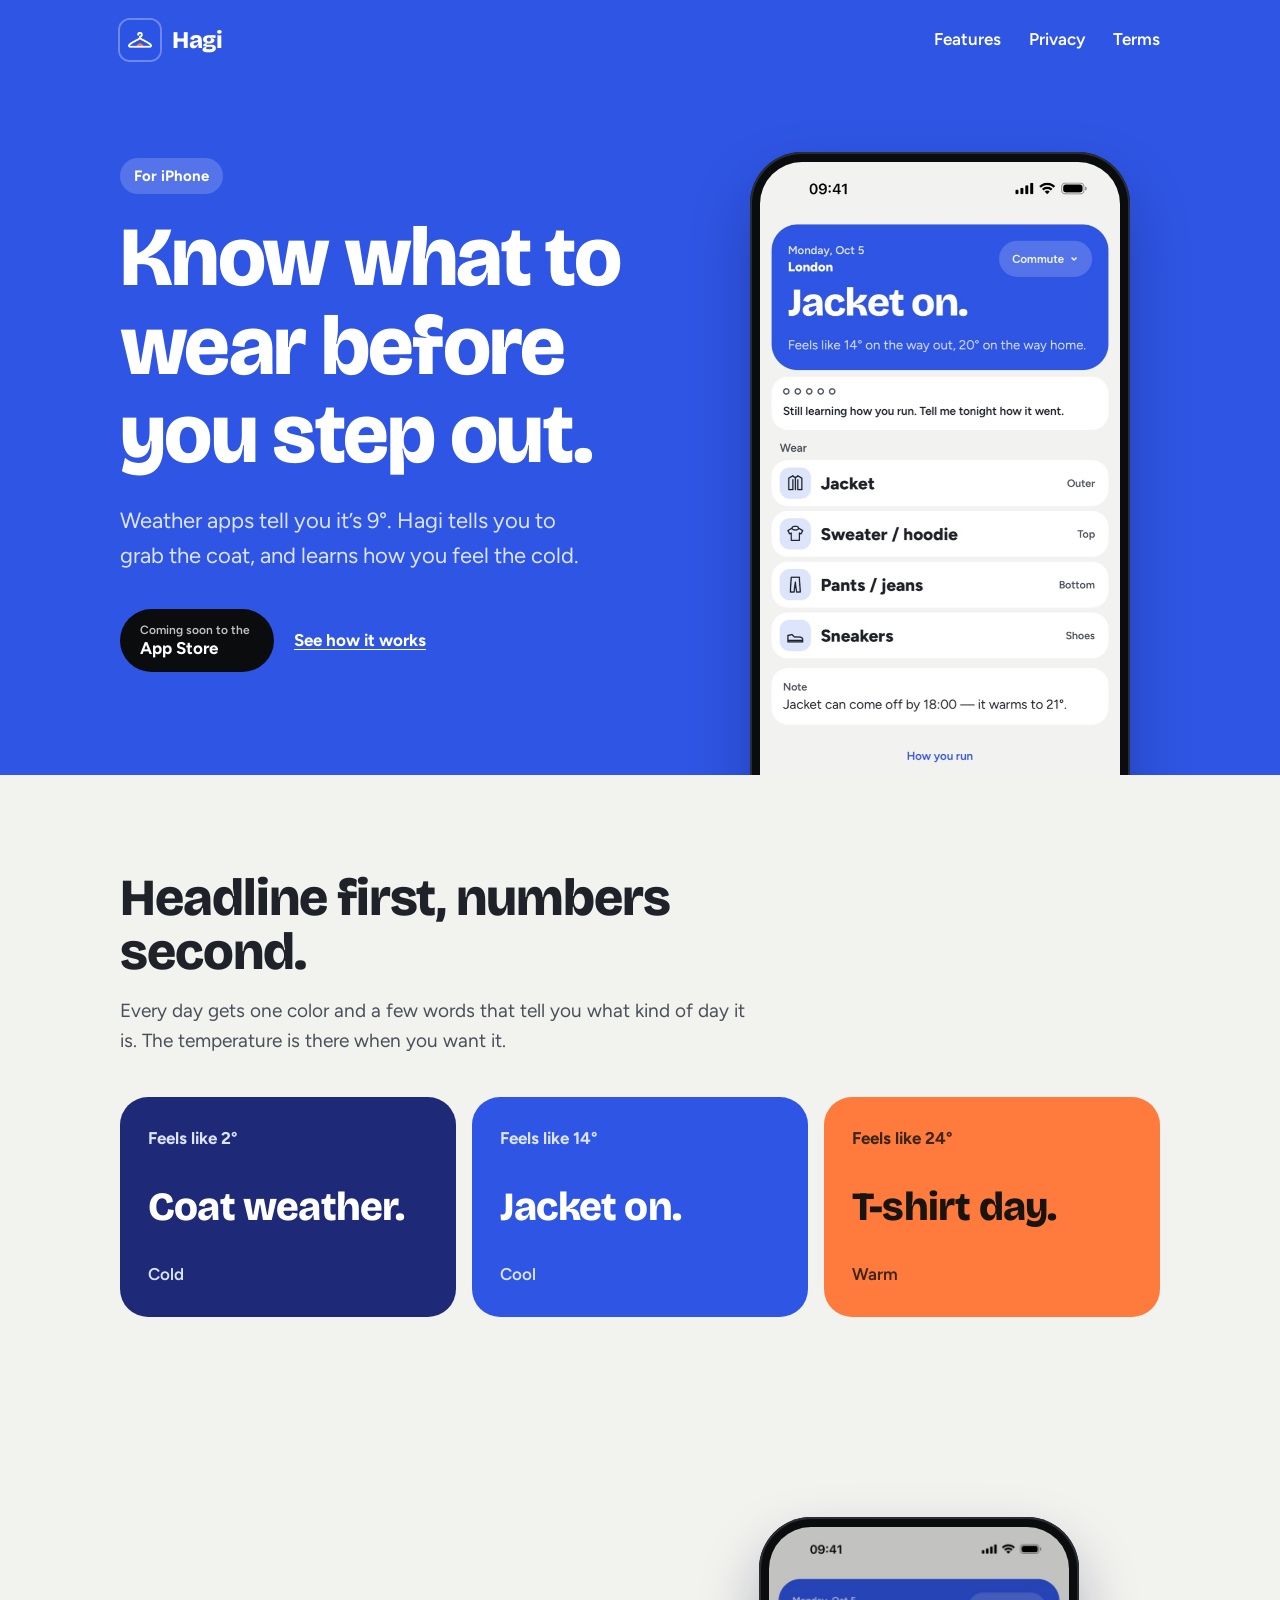
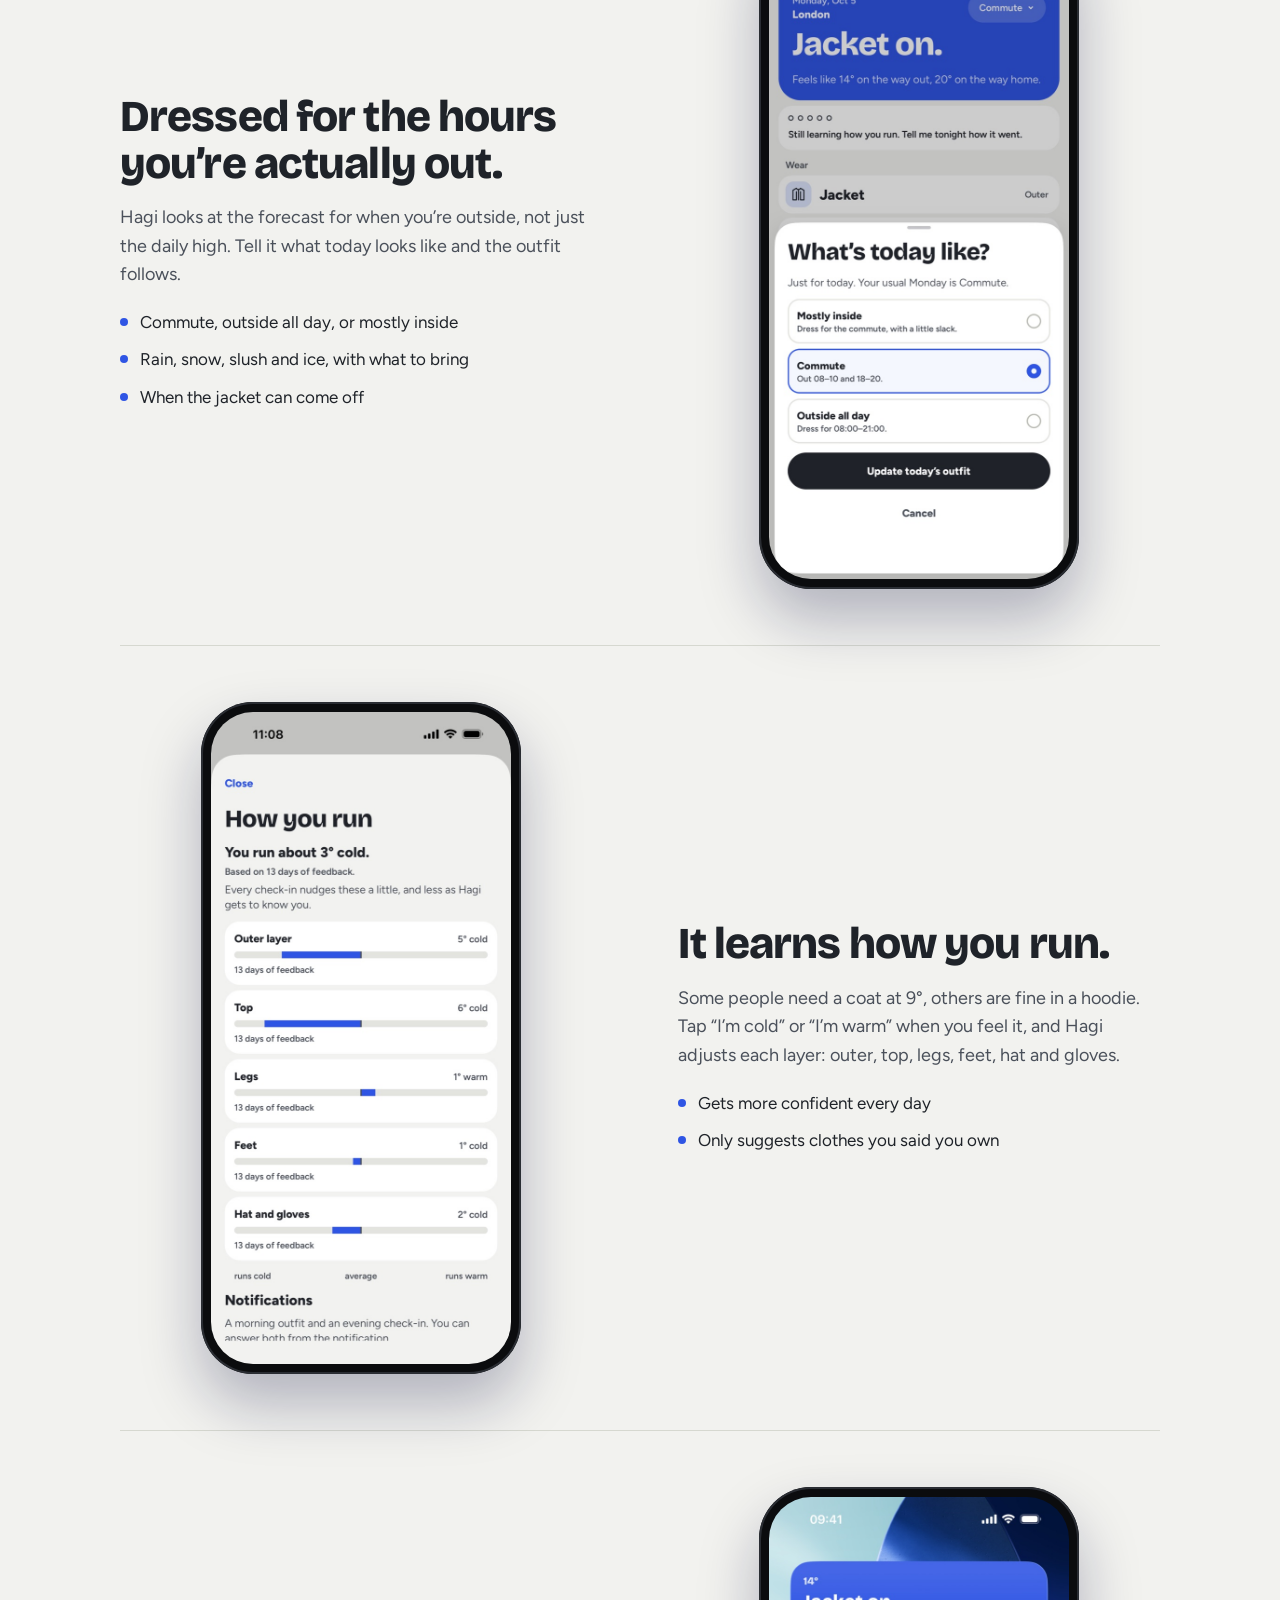
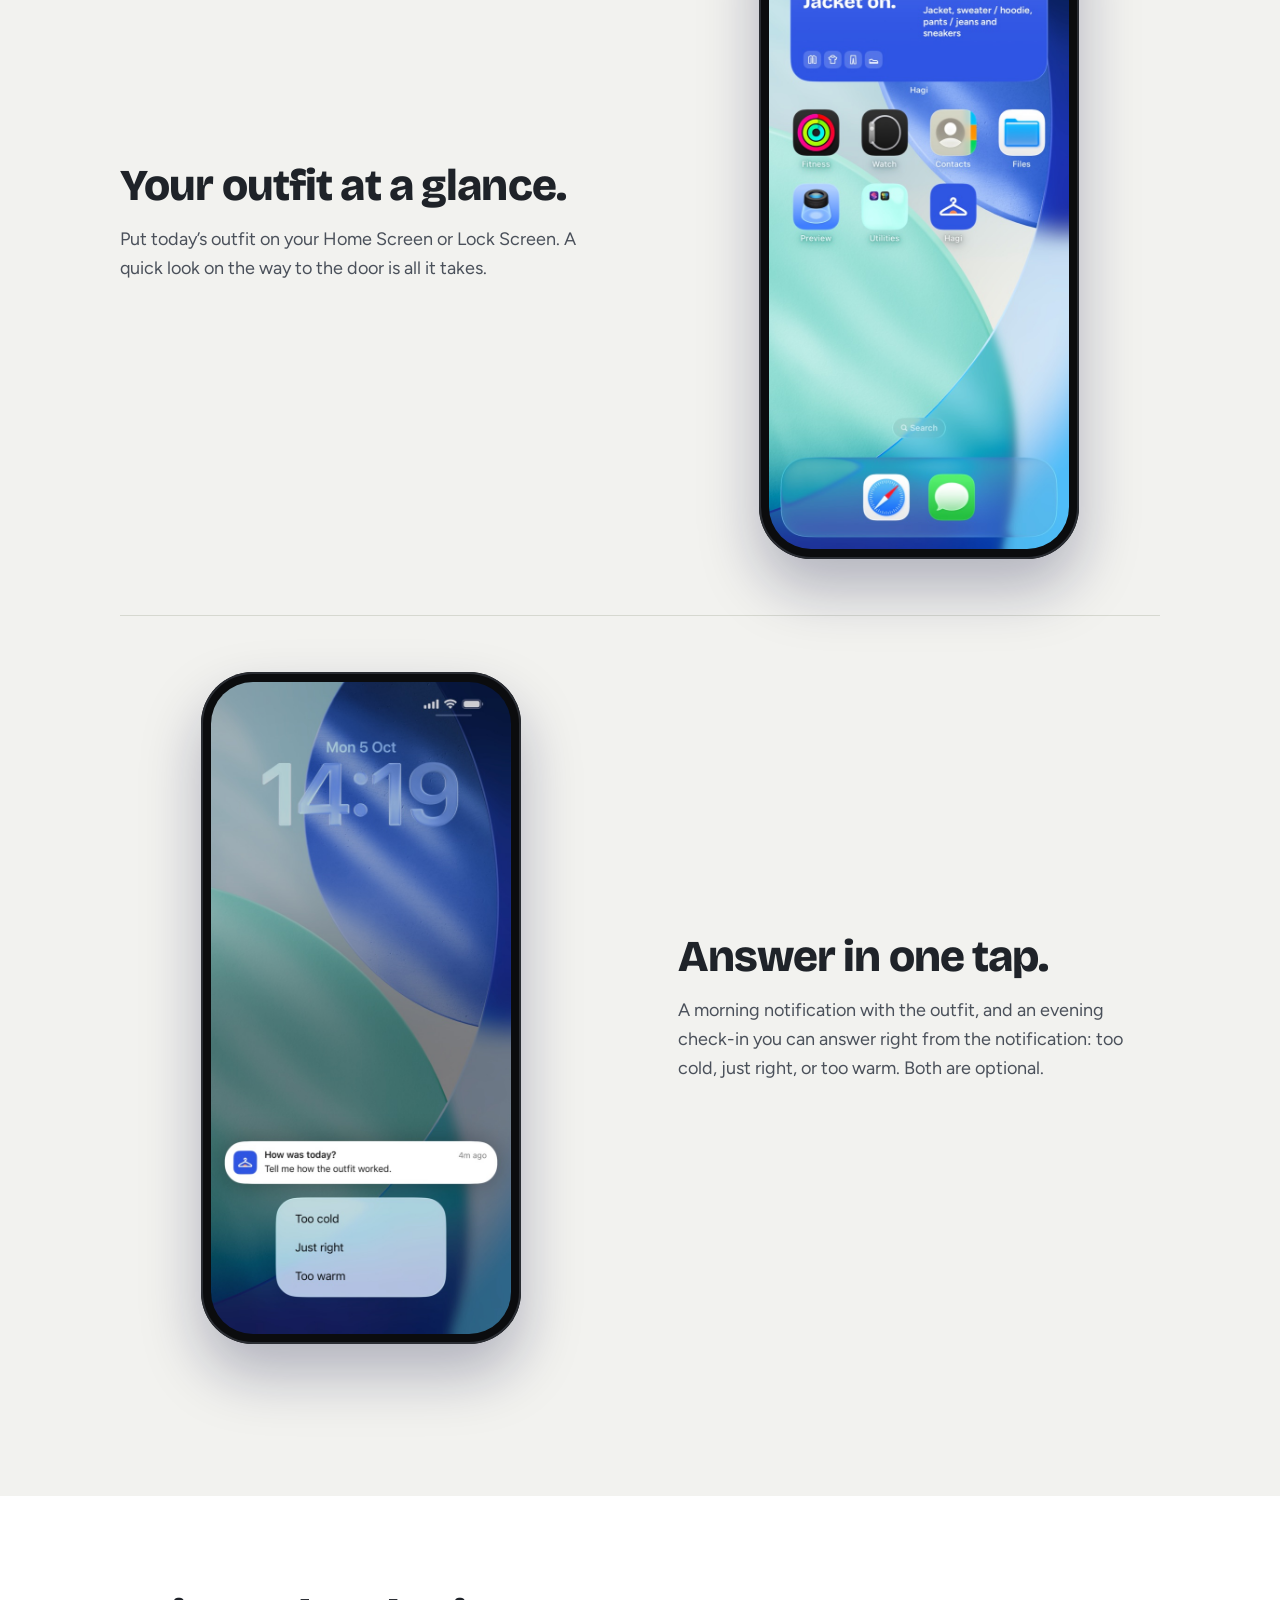
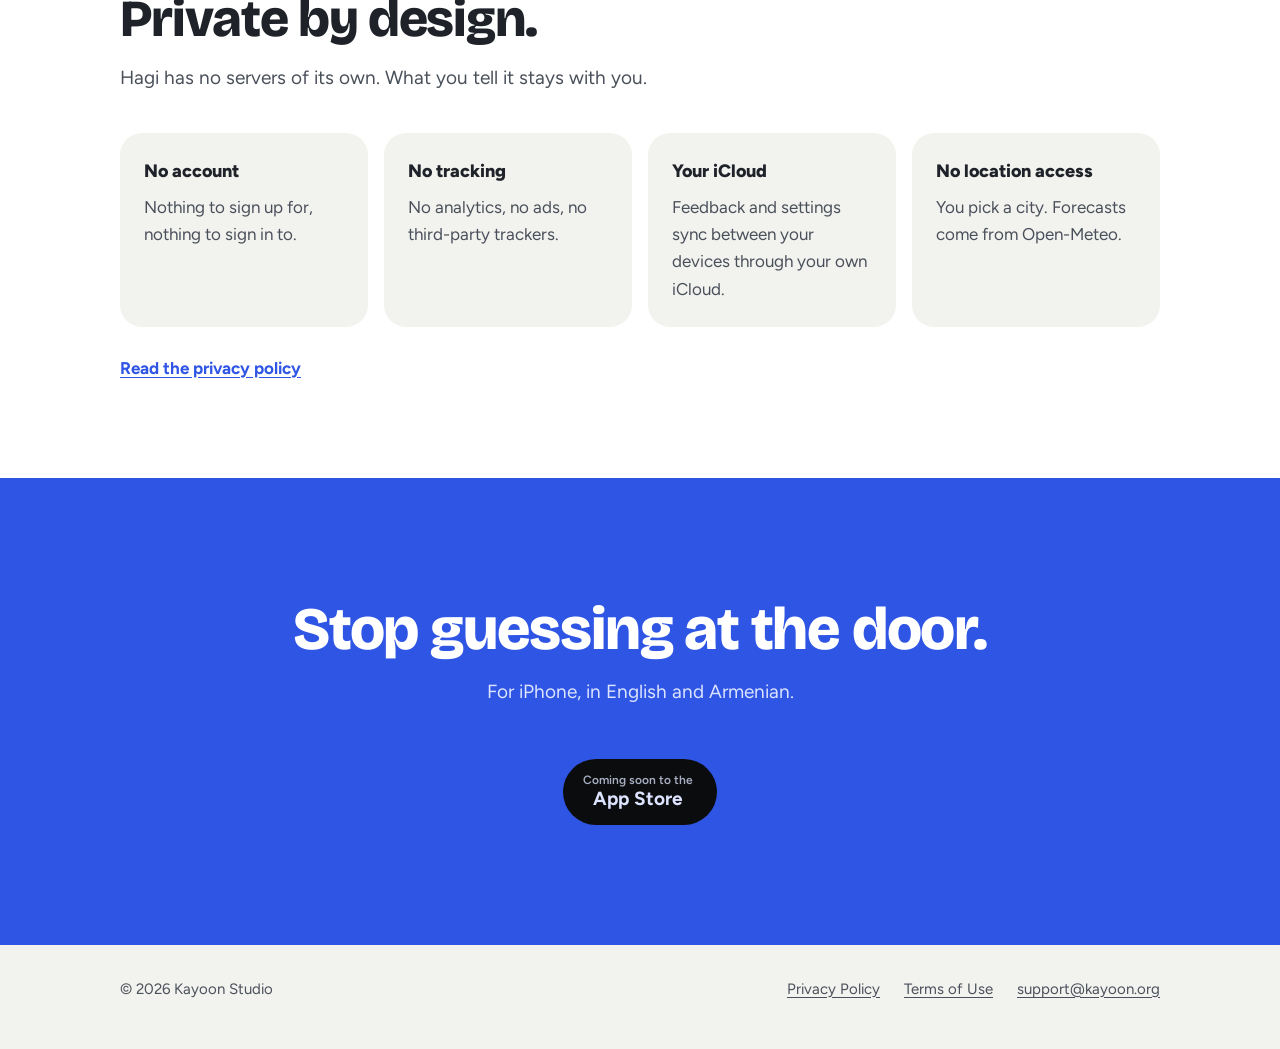
==== index.html @ 6e58103b "Hagi website: landing page, privacy policy, terms Co-Authored-By: Claude Opus 5.5 <noreply@anthropic" ====
<!doctype html>
<html lang="en">
<head>
  <meta charset="utf-8">
  <meta name="viewport" content="width=device-width, initial-scale=1">
  <title>Hagi: What to Wear, from Today’s Weather</title>
  <meta name="description" content="Hagi turns today’s forecast into a simple outfit, learns how you feel the cold, and keeps your data on your devices. For iPhone.">
  <link rel="canonical" href="https://kayoonstudio.github.io/hagi-website/">
  <meta name="theme-color" content="#2F55E4">

  <meta property="og:type" content="website">
  <meta property="og:url" content="https://kayoonstudio.github.io/hagi-website/">
  <meta property="og:title" content="Hagi: What to Wear">
  <meta property="og:description" content="Today’s forecast, turned into an outfit. Hagi learns how you feel the cold.">
  <meta property="og:image" content="https://kayoonstudio.github.io/hagi-website/img/today.jpg">
  <meta property="og:locale" content="en_US">
  <meta name="twitter:card" content="summary_large_image">

  <script type="application/ld+json">
  {
    "@context": "https://schema.org",
    "@type": "MobileApplication",
    "name": "Hagi: What to Wear",
    "operatingSystem": "iOS",
    "applicationCategory": "WeatherApplication",
    "description": "Hagi turns today’s forecast into a simple outfit and learns how you feel the cold.",
    "url": "https://kayoonstudio.github.io/hagi-website/",
    "publisher": { "@type": "Organization", "name": "Kayoon Studio", "email": "support@kayoon.org" }
  }
  </script>

  <link rel="icon" href="img/favicon.png" type="image/png">
  <link rel="apple-touch-icon" href="img/apple-touch-icon.png">
  <link rel="preconnect" href="https://fonts.googleapis.com">
  <link rel="preconnect" href="https://fonts.gstatic.com" crossorigin>
  <link rel="stylesheet" href="https://fonts.googleapis.com/css2?family=Bricolage+Grotesque:opsz,wght@12..96,800&family=Figtree:wght@400;600;700;800&display=swap">
  <link rel="stylesheet" href="style.css">
</head>
<body>
  <a class="skip-link" href="#main">Skip to content</a>

  <div class="on-cobalt">
    <header class="site-header">
      <div class="wrap">
        <a class="brand" href="./" aria-current="page"><img src="img/icon.png" alt="" width="40" height="40">Hagi</a>
        <nav class="site-nav" aria-label="Main">
          <ul>
            <li class="optional"><a href="#features">Features</a></li>
            <li><a href="privacy.html">Privacy</a></li>
            <li><a href="terms.html">Terms</a></li>
          </ul>
        </nav>
      </div>
    </header>

    <section class="hero" aria-labelledby="hero-title">
      <div class="wrap">
        <div class="hero-copy">
          <p class="eyebrow">For iPhone</p>
          <h1 id="hero-title">Know what to wear before you step out.</h1>
          <p class="lead">Weather apps tell you it’s 9°. Hagi tells you to grab the coat, and learns how you feel the cold.</p>
          <div class="cta-row">
            <p class="store-badge"><span><small>Coming soon to the</small>App Store</span></p>
            <a class="text-link" href="#features">See how it works</a>
          </div>
        </div>
        <figure class="phone hero-phone">
          <img src="img/today.jpg" width="1400" height="3042" alt="Hagi’s Today screen for London: “Jacket on.” Feels like 14° on the way out, 20° on the way home. Wear a jacket, a sweater or hoodie, pants and sneakers. The jacket can come off by 18:00.">
        </figure>
      </div>
    </section>
  </div>

  <main id="main">
    <section class="days" aria-labelledby="days-title">
      <div class="wrap">
        <div class="section-head">
          <h2 id="days-title">Headline first, numbers second.</h2>
          <p>Every day gets one color and a few words that tell you what kind of day it is. The temperature is there when you want it.</p>
        </div>
        <ul class="day-cards">
          <li class="day-card cold">
            <span class="temp">Feels like 2°</span>
            <span class="headline">Coat weather.</span>
            <span class="band">Cold</span>
          </li>
          <li class="day-card cool">
            <span class="temp">Feels like 14°</span>
            <span class="headline">Jacket on.</span>
            <span class="band">Cool</span>
          </li>
          <li class="day-card warm">
            <span class="temp">Feels like 24°</span>
            <span class="headline">T-shirt day.</span>
            <span class="band">Warm</span>
          </li>
        </ul>
      </div>
    </section>

    <div id="features" class="features">
      <div class="wrap">
        <section class="feature" aria-labelledby="f-hours">
          <div class="feature-copy">
            <h2 id="f-hours">Dressed for the hours you’re actually out.</h2>
            <p>Hagi looks at the forecast for when you’re outside, not just the daily high. Tell it what today looks like and the outfit follows.</p>
            <ul>
              <li>Commute, outside all day, or mostly inside</li>
              <li>Rain, snow, slush and ice, with what to bring</li>
              <li>When the jacket can come off</li>
            </ul>
          </div>
          <div class="feature-media">
            <figure class="phone"><img src="img/context.jpg" width="1400" height="3042" loading="lazy" alt="The “What’s today like?” sheet: Mostly inside, Commute (out 08–10 and 18–20, selected), or Outside all day."></figure>
          </div>
        </section>

        <section class="feature" aria-labelledby="f-learns">
          <div class="feature-copy">
            <h2 id="f-learns">It learns how you run.</h2>
            <p>Some people need a coat at 9°, others are fine in a hoodie. Tap “I’m cold” or “I’m warm” when you feel it, and Hagi adjusts each layer: outer, top, legs, feet, hat and gloves.</p>
            <ul>
              <li>Gets more confident every day</li>
              <li>Only suggests clothes you said you own</li>
            </ul>
          </div>
          <div class="feature-media">
            <figure class="phone"><img src="img/how-you-run.jpg" width="1400" height="3042" loading="lazy" alt="How you run: “You run about 3° cold,” based on 13 days of feedback, with an offset for each layer."></figure>
          </div>
        </section>

        <section class="feature" aria-labelledby="f-glance">
          <div class="feature-copy">
            <h2 id="f-glance">Your outfit at a glance.</h2>
            <p>Put today’s outfit on your Home Screen or Lock Screen. A quick look on the way to the door is all it takes.</p>
          </div>
          <div class="feature-media">
            <figure class="phone"><img src="img/home-widget.jpg" width="1400" height="3042" loading="lazy" alt="An iPhone Home Screen with Hagi’s medium widget: 14°, “Jacket on.”, jacket, sweater or hoodie, pants and sneakers."></figure>
          </div>
        </section>

        <section class="feature" aria-labelledby="f-checkin">
          <div class="feature-copy">
            <h2 id="f-checkin">Answer in one tap.</h2>
            <p>A morning notification with the outfit, and an evening check-in you can answer right from the notification: too cold, just right, or too warm. Both are optional.</p>
          </div>
          <div class="feature-media">
            <figure class="phone"><img src="img/notification.jpg" width="1400" height="3042" loading="lazy" alt="A Lock Screen notification from Hagi, “How was today?”, with the answers Too cold, Just right and Too warm."></figure>
          </div>
        </section>
      </div>
    </div>

    <section class="private" aria-labelledby="private-title">
      <div class="wrap">
        <div class="section-head">
          <h2 id="private-title">Private by design.</h2>
          <p>Hagi has no servers of its own. What you tell it stays with you.</p>
        </div>
        <dl class="promises">
          <div class="promise"><dt>No account</dt><dd>Nothing to sign up for, nothing to sign in to.</dd></div>
          <div class="promise"><dt>No tracking</dt><dd>No analytics, no ads, no third-party trackers.</dd></div>
          <div class="promise"><dt>Your iCloud</dt><dd>Feedback and settings sync between your devices through your own iCloud.</dd></div>
          <div class="promise"><dt>No location access</dt><dd>You pick a city. Forecasts come from Open-Meteo.</dd></div>
        </dl>
        <p class="more"><a href="privacy.html">Read the privacy policy</a></p>
      </div>
    </section>

    <section class="closing on-cobalt" aria-labelledby="closing-title">
      <div class="wrap">
        <h2 id="closing-title">Stop guessing at the door.</h2>
        <p>For iPhone, in English and Armenian.</p>
        <div class="cta-row">
          <p class="store-badge"><span><small>Coming soon to the</small>App Store</span></p>
        </div>
      </div>
    </section>
  </main>

  <footer class="site-footer">
    <div class="wrap">
      <p>© 2026 Kayoon Studio</p>
      <nav aria-label="Footer">
        <ul>
          <li><a href="privacy.html">Privacy Policy</a></li>
          <li><a href="terms.html">Terms of Use</a></li>
          <li><a href="mailto:support@kayoon.org">support@kayoon.org</a></li>
        </ul>
      </nav>
    </div>
  </footer>
</body>
</html>
---- style.css ----
/* Hagi website. Colors and type follow the app's BRANDING.md: white cards on light gray, one temperature
   color per day (frost, cobalt, tangerine), Bricolage Grotesque for headlines, Figtree for everything else. */

:root {
  --screen: #F2F2EF;
  --card: #FFFFFF;
  --chip: #E4E4DF;
  --text: #1F2329;
  --label: #4A505A;
  --accent: #2F55E4;
  --outline: #D6D8D0;

  --frost: #1E2A78;
  --cobalt: #2F55E4;
  --tangerine: #FF7A3D;
  --on-day: #FFFFFF;
  --on-day-muted: #DCE4FF;
  --on-warm: #1A1410;
  --on-warm-muted: #3D2516;

  --display: 'Bricolage Grotesque', system-ui, sans-serif;
  --body: 'Figtree', system-ui, sans-serif;
  --radius: 28px;
  --max: 1120px;
  --gutter: clamp(16px, 4vw, 40px);
  color-scheme: light dark;
}

@media (prefers-color-scheme: dark) {
  :root {
    --screen: #0F1114;
    --card: #1B1E23;
    --chip: #2A2E35;
    --text: #F2F3F5;
    --label: #A3A8B2;
    --accent: #8FA6F3;
    --outline: #2E3239;
    --frost: #2B3BA0;
  }
}

*, *::before, *::after { box-sizing: border-box; }

html { -webkit-font-smoothing: antialiased; scroll-behavior: smooth; }
@media (prefers-reduced-motion: reduce) { html { scroll-behavior: auto; } }

body {
  margin: 0;
  background: var(--screen);
  color: var(--text);
  font-family: var(--body);
  font-size: 1.0625rem;
  line-height: 1.6;
}

img { display: block; max-width: 100%; height: auto; }
a { color: var(--accent); text-underline-offset: 0.18em; }
:focus-visible { outline: 3px solid var(--accent); outline-offset: 3px; border-radius: 6px; }

h1, h2, h3 { font-family: var(--display); font-weight: 800; letter-spacing: -0.02em; line-height: 1.05; margin: 0; }
p { margin: 0; }

.wrap { max-width: var(--max); margin: 0 auto; padding: 0 var(--gutter); }

.skip-link { position: absolute; left: -999px; top: 8px; z-index: 10; padding: 10px 16px; border-radius: 999px; background: var(--card); color: var(--text); }
.skip-link:focus { left: 8px; }

/* ─── Header ─────────────────────────────── */

.site-header { padding: 20px 0; }
.site-header .wrap { display: flex; align-items: center; justify-content: space-between; gap: 16px; }

.brand { display: inline-flex; align-items: center; gap: 12px; color: inherit; text-decoration: none; font-family: var(--display); font-weight: 800; font-size: 1.5rem; letter-spacing: -0.02em; }
.brand img { width: 40px; height: 40px; border-radius: 10px; }
.on-cobalt .brand img { box-shadow: 0 0 0 2px rgba(255, 255, 255, 0.3); }

.site-nav ul { display: flex; gap: clamp(12px, 3vw, 28px); margin: 0; padding: 0; list-style: none; }
.site-nav a { color: inherit; text-decoration: none; font-weight: 600; }
.site-nav a:hover, .site-nav a[aria-current="page"] { text-decoration: underline; text-decoration-thickness: 2px; }

/* The home page header sits on the cobalt hero. */
.on-cobalt { background: var(--cobalt); color: var(--on-day); }
.on-cobalt :focus-visible { outline-color: var(--on-day); }

/* ─── Hero ───────────────────────────────── */

.hero { padding: clamp(24px, 6vw, 72px) 0 0; overflow: hidden; }
.hero .wrap { display: grid; grid-template-columns: 1.1fr 0.9fr; gap: clamp(24px, 5vw, 64px); align-items: end; }

.hero-copy { padding-bottom: clamp(32px, 8vw, 112px); }
.eyebrow { display: inline-block; margin-bottom: 20px; padding: 6px 14px; border-radius: 999px; background: rgba(255, 255, 255, 0.18); font-weight: 700; font-size: 0.9375rem; }
.hero h1 { font-size: clamp(2.75rem, 7vw, 5.25rem); }
.hero .lead { margin-top: 24px; max-width: 34ch; font-size: clamp(1.125rem, 2vw, 1.375rem); color: var(--on-day-muted); }

.cta-row { display: flex; flex-wrap: wrap; align-items: center; gap: 12px 20px; margin-top: 36px; }
.store-badge { display: inline-flex; align-items: center; gap: 12px; padding: 14px 24px 14px 20px; border-radius: 999px; background: #0B0C0E; color: #FFFFFF; font-weight: 700; text-decoration: none; }
.store-badge svg { width: 22px; height: 22px; flex: none; }
.store-badge small { display: block; font-weight: 600; font-size: 0.75rem; opacity: 0.75; line-height: 1.2; }
.store-badge span { line-height: 1.2; }
.text-link { color: inherit; font-weight: 700; }

/* A phone: a dark bezel around a real simulator capture. */
.phone { margin: 0; padding: 10px; border-radius: 52px; background: #0B0C0E; box-shadow: 0 30px 60px rgba(10, 16, 60, 0.28), inset 0 0 0 2px #2A2D33; }
.phone img { border-radius: 42px; width: 100%; }

.hero-phone { justify-self: center; width: min(100%, 380px); margin-bottom: -180px; border-bottom-left-radius: 0; border-bottom-right-radius: 0; }

/* ─── Day colors ─────────────────────────── */

.days { padding: clamp(56px, 8vw, 96px) 0; }
.section-head { max-width: 40rem; }
.section-head h2 { font-size: clamp(2rem, 4.5vw, 3.25rem); }
.section-head p { margin-top: 16px; color: var(--label); font-size: 1.1875rem; }

.day-cards { display: grid; grid-template-columns: repeat(3, 1fr); gap: 16px; margin: 40px 0 0; padding: 0; list-style: none; }
.day-card { display: flex; flex-direction: column; justify-content: space-between; min-height: 220px; padding: 28px; border-radius: var(--radius); color: var(--on-day); }
.day-card .temp { font-weight: 700; color: var(--on-day-muted); }
.day-card .headline { font-family: var(--display); font-weight: 800; font-size: clamp(1.875rem, 3.4vw, 2.5rem); line-height: 1.05; letter-spacing: -0.02em; }
.day-card .band { font-weight: 600; color: var(--on-day-muted); }
.day-card.cold { background: var(--frost); }
.day-card.cool { background: var(--cobalt); }
.day-card.warm { background: var(--tangerine); color: var(--on-warm); }
.day-card.warm .temp, .day-card.warm .band { color: var(--on-warm-muted); }

/* ─── Feature rows ───────────────────────── */

.features { padding: clamp(24px, 4vw, 48px) 0 clamp(56px, 8vw, 96px); }
.feature { display: grid; grid-template-columns: 1fr 1fr; gap: clamp(24px, 6vw, 96px); align-items: center; padding: clamp(32px, 5vw, 56px) 0; }
.feature + .feature { border-top: 1px solid var(--outline); }
.feature:nth-child(even) .feature-media { order: -1; }
.feature-media { display: flex; justify-content: center; }
.feature-media .phone { width: min(100%, 320px); }
.feature-copy h2 { font-size: clamp(1.875rem, 3.6vw, 2.75rem); }
.feature-copy p { margin-top: 16px; color: var(--label); font-size: 1.125rem; max-width: 34rem; }
.feature-copy ul { margin: 20px 0 0; padding: 0; list-style: none; display: grid; gap: 10px; }
.feature-copy li { display: flex; gap: 12px; align-items: baseline; }
.feature-copy li::before { content: ''; flex: none; width: 8px; height: 8px; border-radius: 50%; background: var(--accent); transform: translateY(-2px); }

/* ─── Privacy band ───────────────────────── */

.private { padding: clamp(56px, 8vw, 96px) 0; background: var(--card); }
.promises { display: grid; grid-template-columns: repeat(4, 1fr); gap: 16px; margin: 40px 0 0; }
.promise { padding: 24px; border-radius: 22px; background: var(--screen); }
.promise dt { font-weight: 800; font-size: 1.125rem; }
.promise dd { margin: 8px 0 0; color: var(--label); }
.private .more { margin-top: 28px; font-weight: 700; }

/* ─── Closing call to action ─────────────── */

.closing { padding: clamp(64px, 10vw, 120px) 0; text-align: center; }
.closing h2 { font-size: clamp(2.25rem, 5vw, 3.75rem); }
.closing p { margin: 16px auto 0; color: var(--on-day-muted); font-size: 1.1875rem; max-width: 32rem; }
.closing .cta-row { justify-content: center; }

/* ─── Footer ─────────────────────────────── */

.site-footer { padding: 32px 0 48px; color: var(--label); font-size: 0.9375rem; }
.site-footer .wrap { display: flex; flex-wrap: wrap; gap: 12px 32px; justify-content: space-between; align-items: center; }
.site-footer ul { display: flex; flex-wrap: wrap; gap: 8px 24px; margin: 0; padding: 0; list-style: none; }
.site-footer a { color: inherit; }

/* ─── Legal pages ────────────────────────── */

.legal { padding: clamp(24px, 5vw, 56px) 0 clamp(56px, 8vw, 96px); }
.legal .wrap { max-width: 760px; }
.legal h1 { font-size: clamp(2.5rem, 6vw, 4rem); }
.legal .meta { margin-top: 12px; color: var(--label); font-weight: 600; }
.legal .summary { margin-top: 32px; padding: 28px; border-radius: var(--radius); background: var(--cobalt); color: var(--on-day); }
.legal .summary h2 { font-size: 1.5rem; }
.legal .summary ul { margin: 14px 0 0; padding-left: 1.2em; display: grid; gap: 6px; }
.legal section { margin-top: 40px; }
.legal section h2 { font-size: 1.625rem; margin-bottom: 12px; }
.legal section p + p, .legal section p + ul, .legal section ul + p { margin-top: 12px; }
.legal section ul { margin: 0; padding-left: 1.2em; display: grid; gap: 6px; }
.legal table { width: 100%; margin-top: 16px; border-collapse: separate; border-spacing: 0; background: var(--card); border-radius: 20px; overflow: hidden; }
.legal caption { text-align: left; font-weight: 700; padding-bottom: 8px; }
.legal th, .legal td { padding: 14px 16px; text-align: left; vertical-align: top; border-bottom: 1px solid var(--outline); }
.legal tr:last-child th, .legal tr:last-child td { border-bottom: 0; }
.legal thead th { font-size: 0.875rem; color: var(--label); }

/* ─── Narrow screens ─────────────────────── */

@media (max-width: 860px) {
  .hero .wrap, .feature { grid-template-columns: 1fr; }
  .hero-copy { padding-bottom: 0; }
  .hero-phone { width: min(78%, 340px); }
  .feature:nth-child(even) .feature-media { order: 0; }
  .feature-media .phone { width: min(80%, 300px); }
  .day-cards { grid-template-columns: 1fr; }
  .day-card { min-height: 160px; }
  .promises { grid-template-columns: 1fr 1fr; }
}

@media (max-width: 520px) {
  .promises { grid-template-columns: 1fr; }
  .site-nav .optional { display: none; }
  .legal table, .legal thead, .legal tbody, .legal tr, .legal th, .legal td { display: block; }
  .legal thead { position: absolute; left: -9999px; }
  .legal td { padding-top: 0; }
}
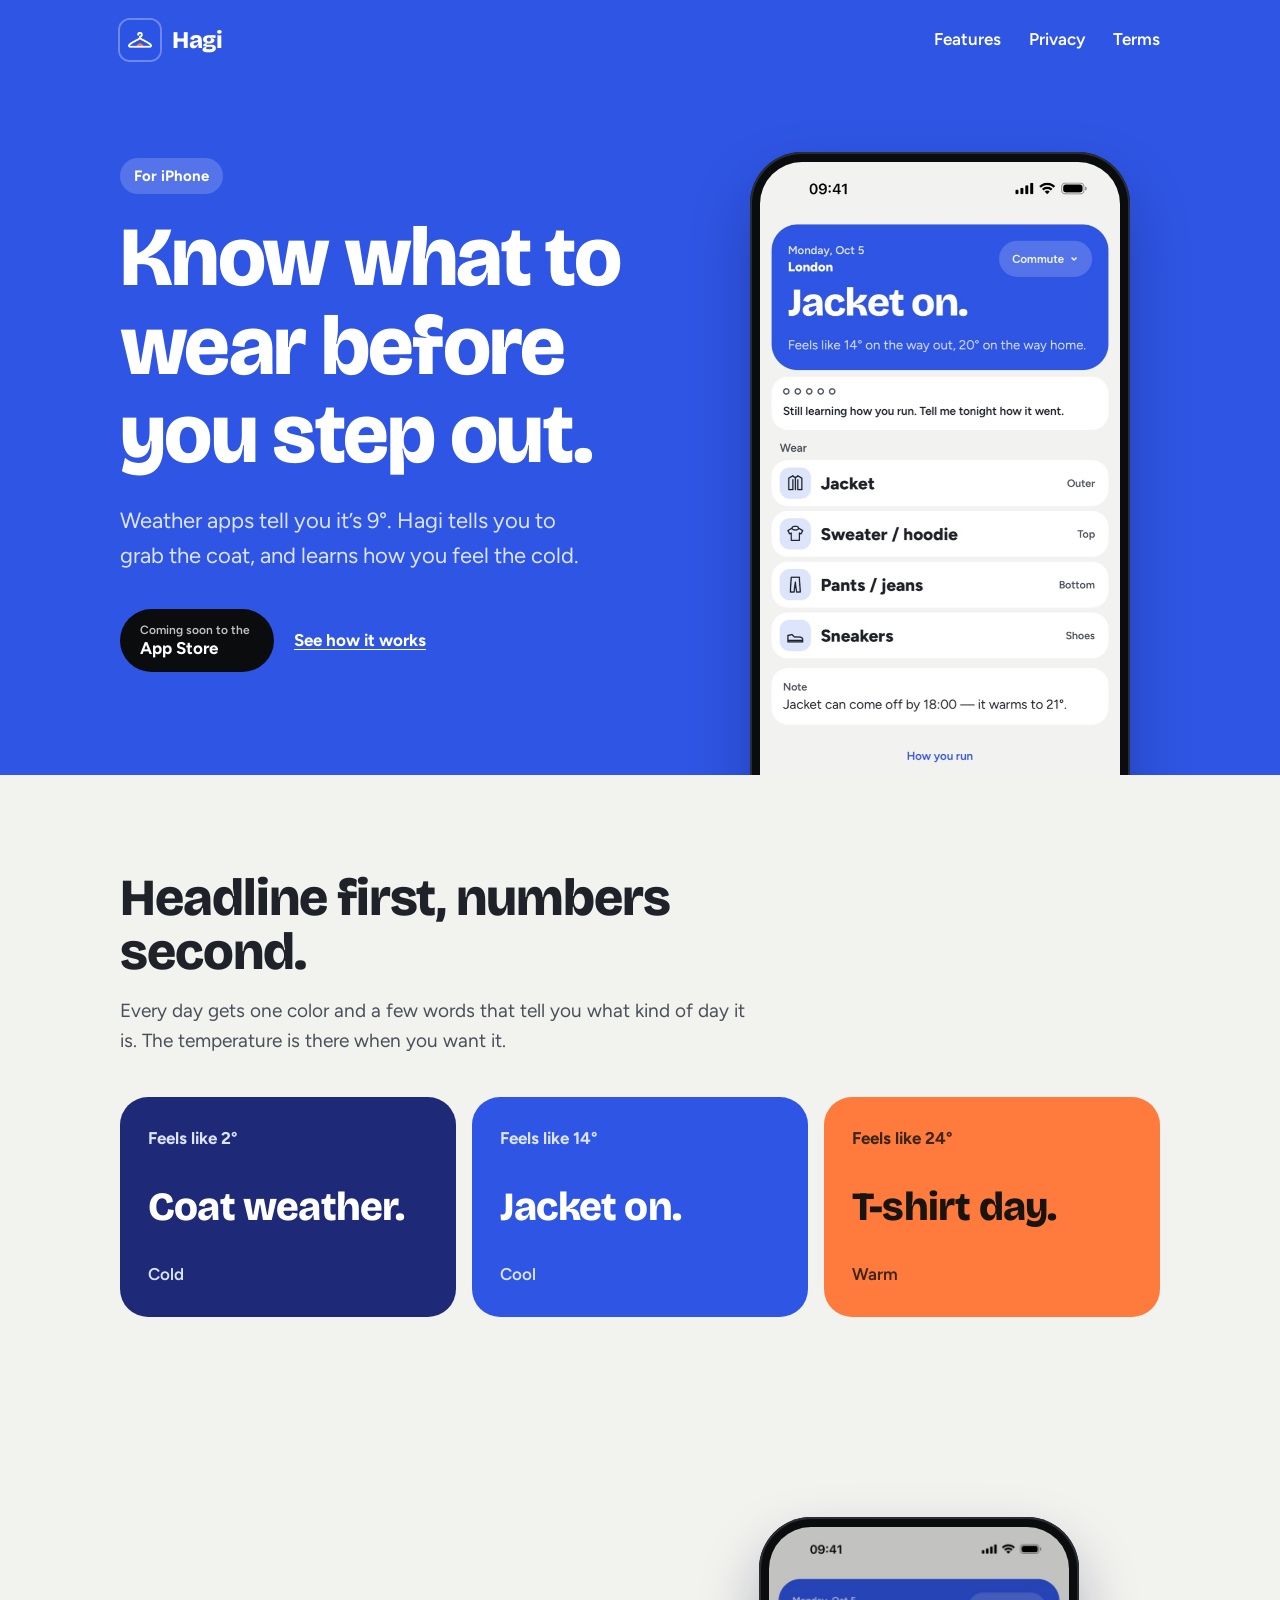
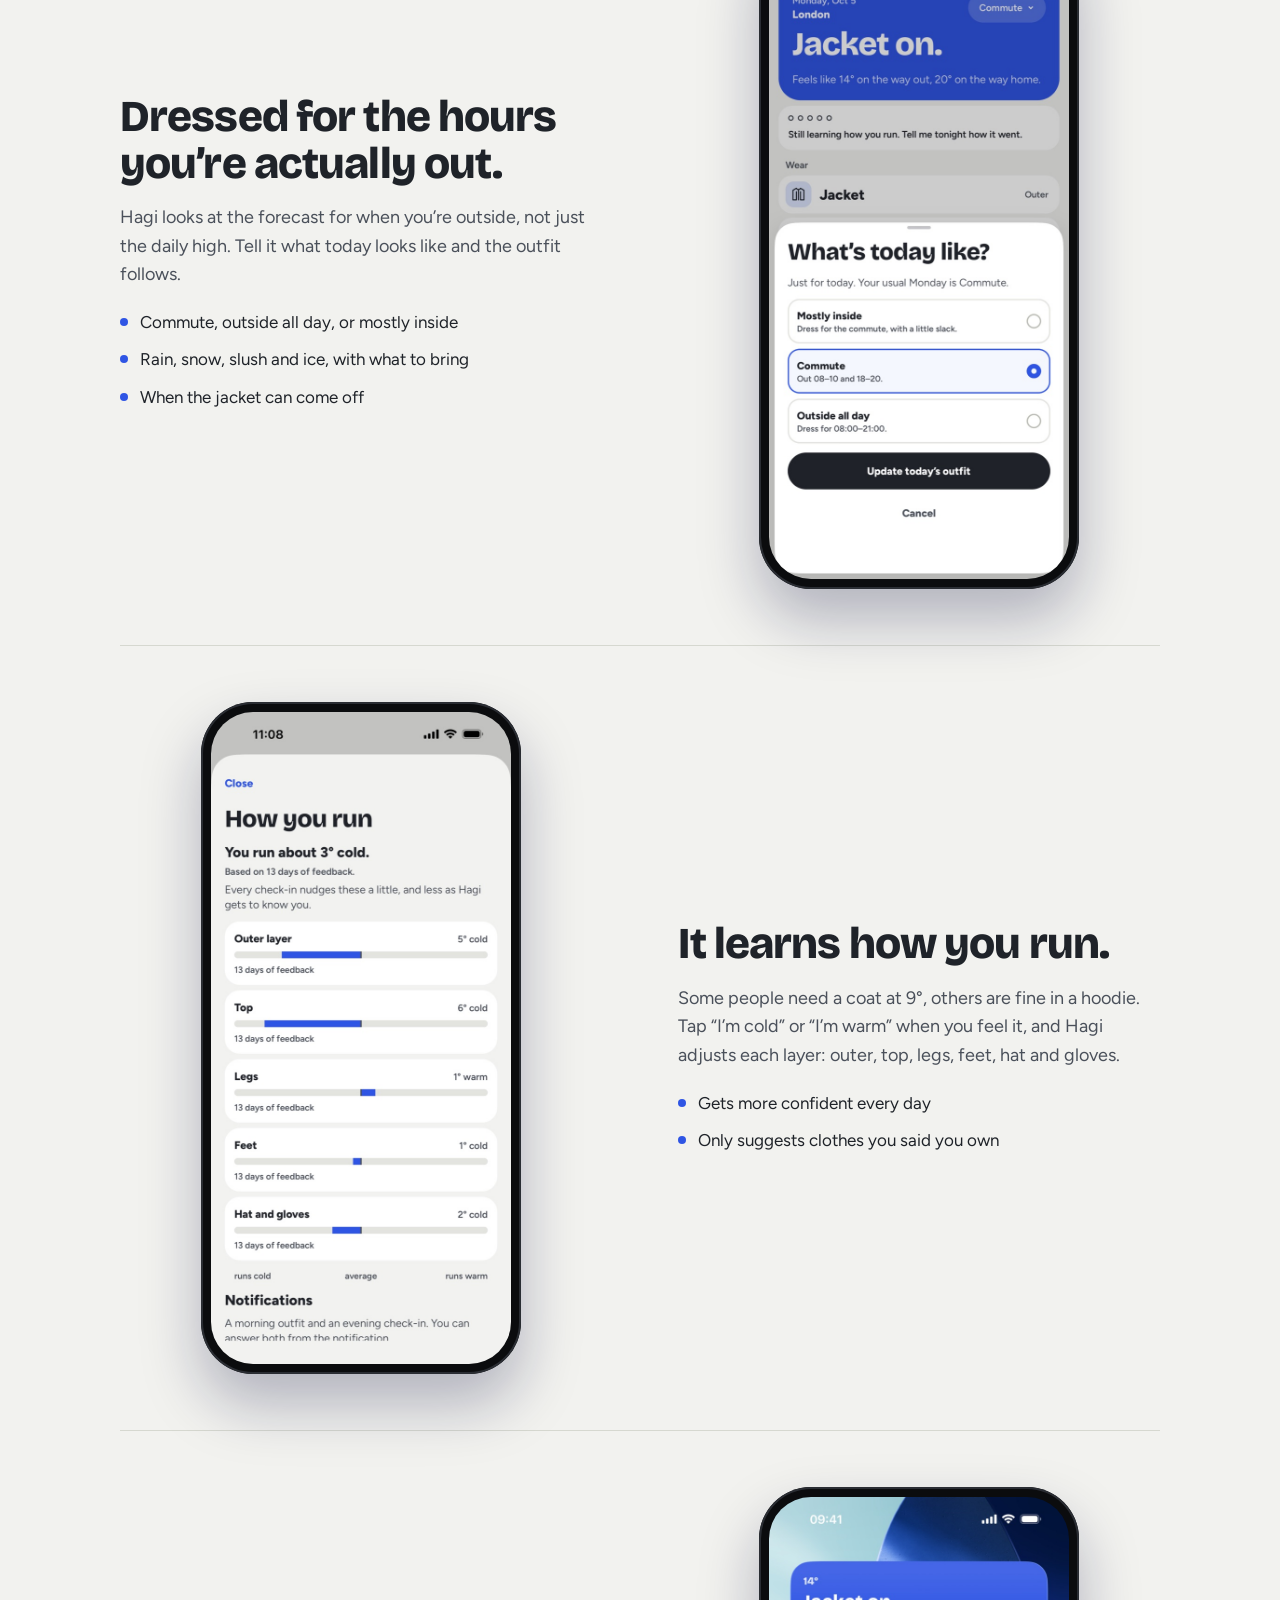
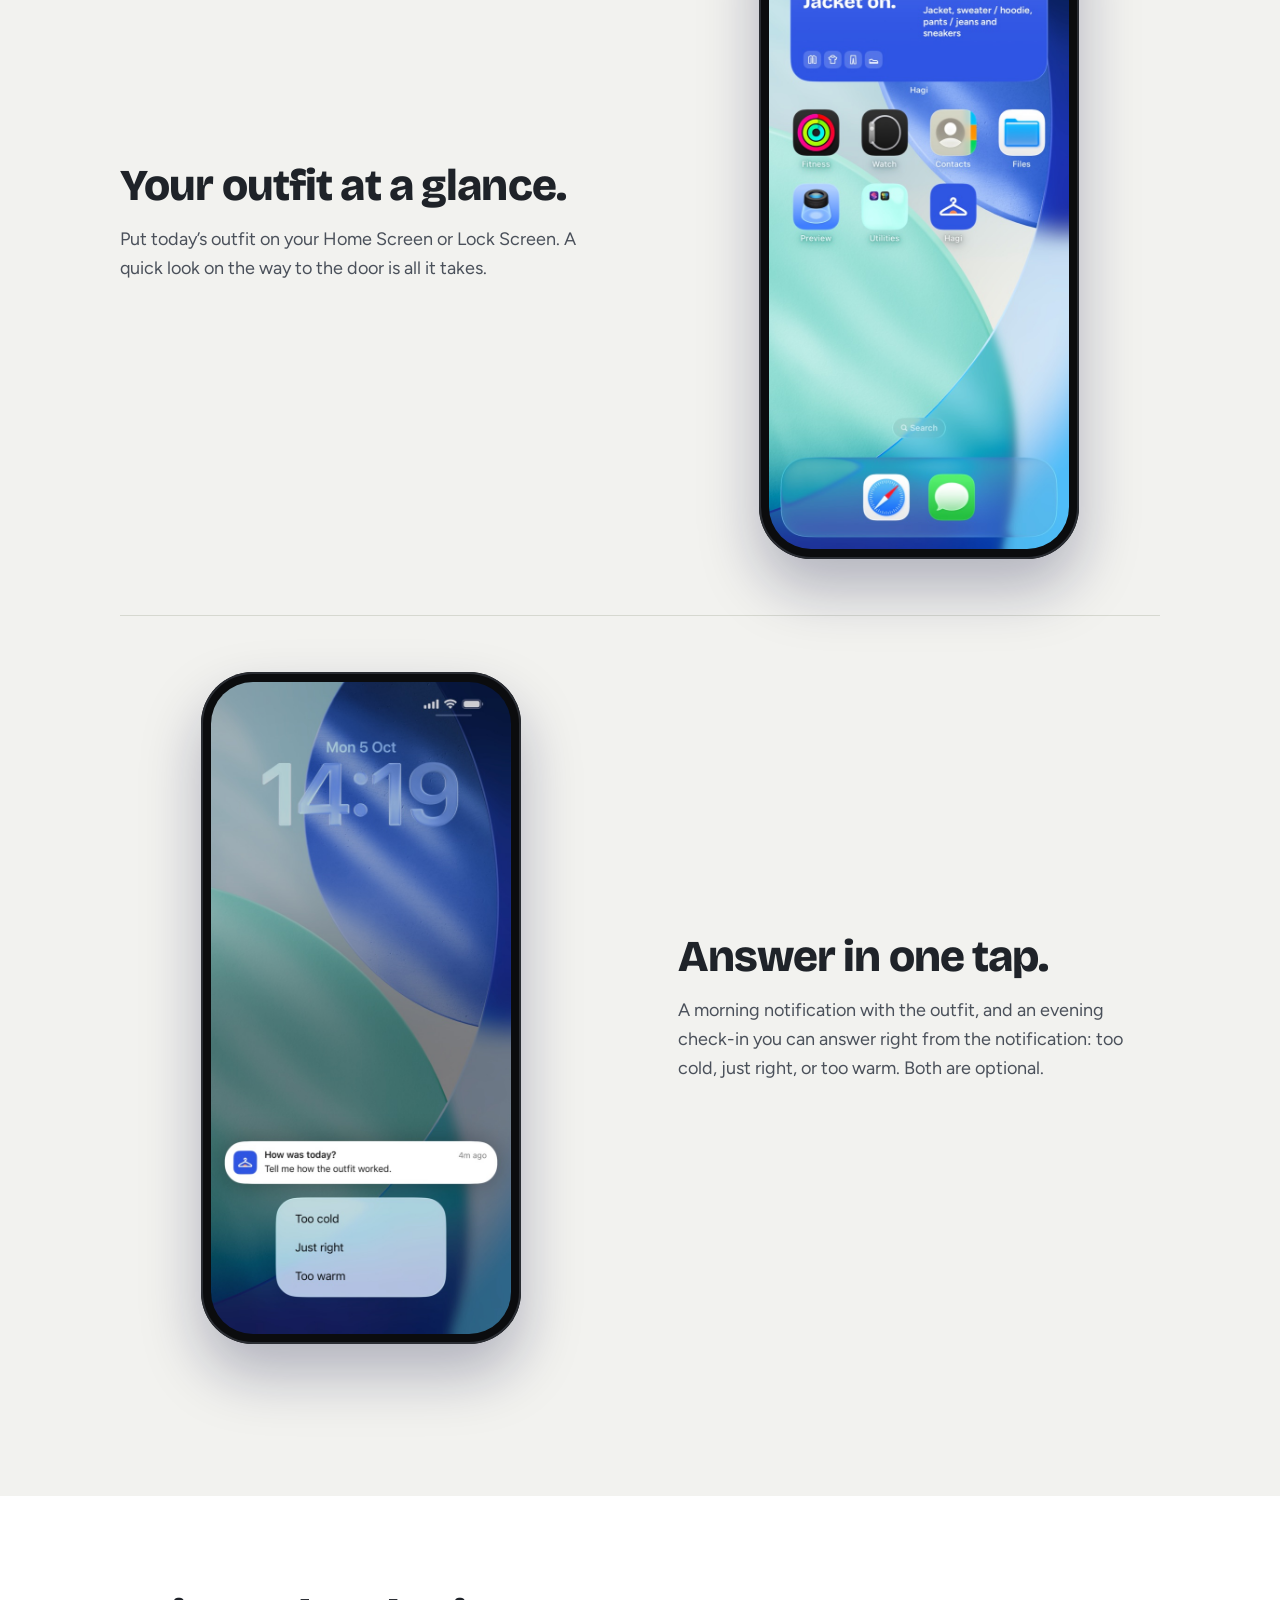
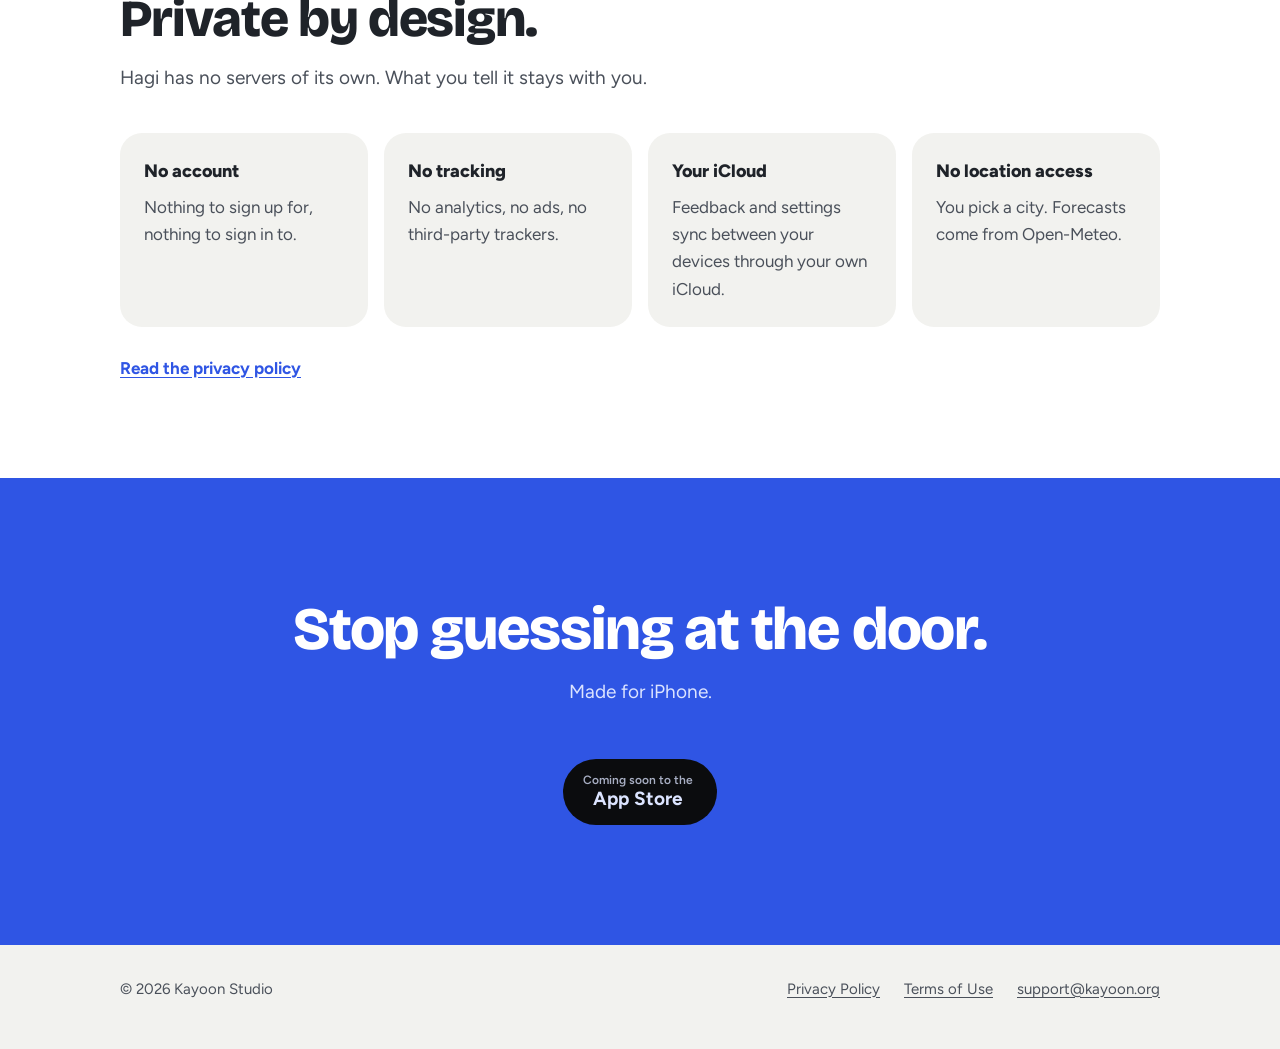
==== commit f12d515c: "Website: English only (drop the Armenian mention) Co-Authored-By: Claude Opus 5.5 <noreply@anthropic" ====
--- a/index.html
+++ b/index.html
@@ -170,7 +170,7 @@
     <section class="closing on-cobalt" aria-labelledby="closing-title">
       <div class="wrap">
         <h2 id="closing-title">Stop guessing at the door.</h2>
-        <p>For iPhone, in English and Armenian.</p>
+        <p>Made for iPhone.</p>
         <div class="cta-row">
           <p class="store-badge"><span><small>Coming soon to the</small>App Store</span></p>
         </div>
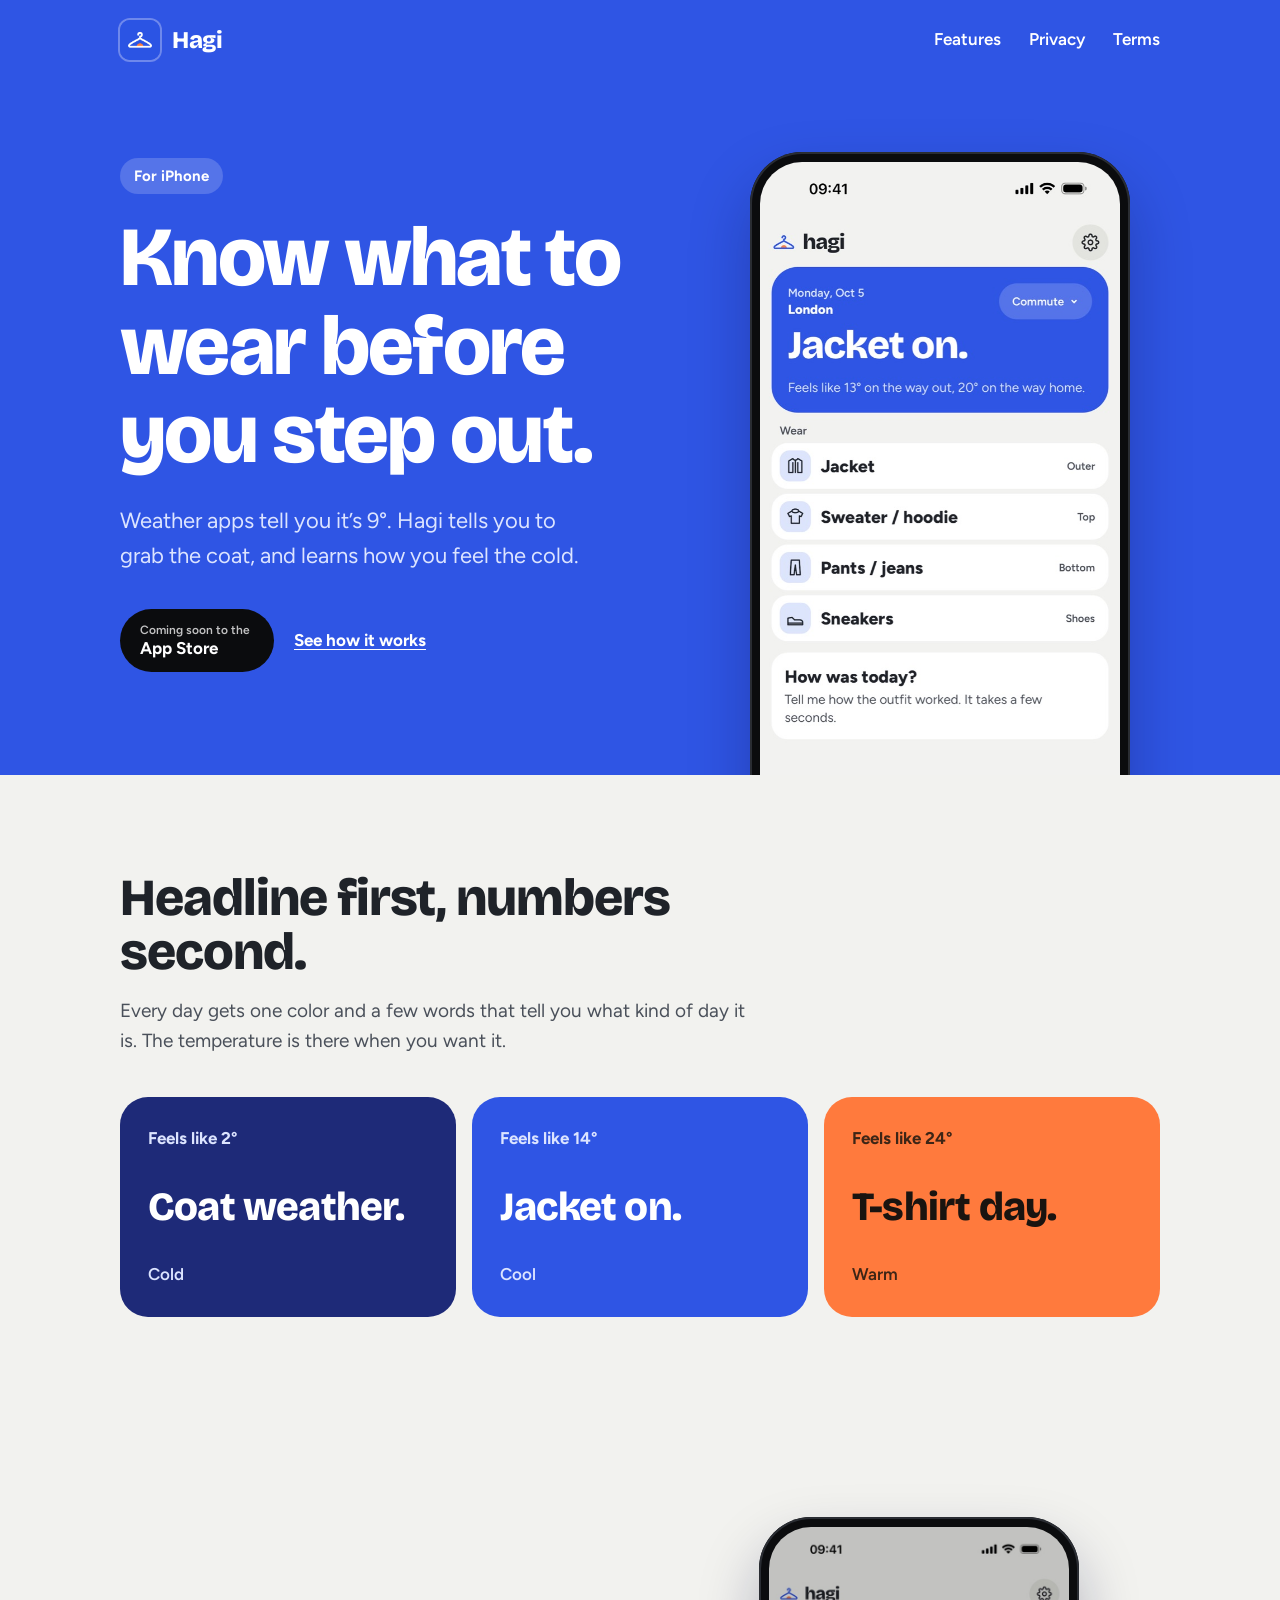
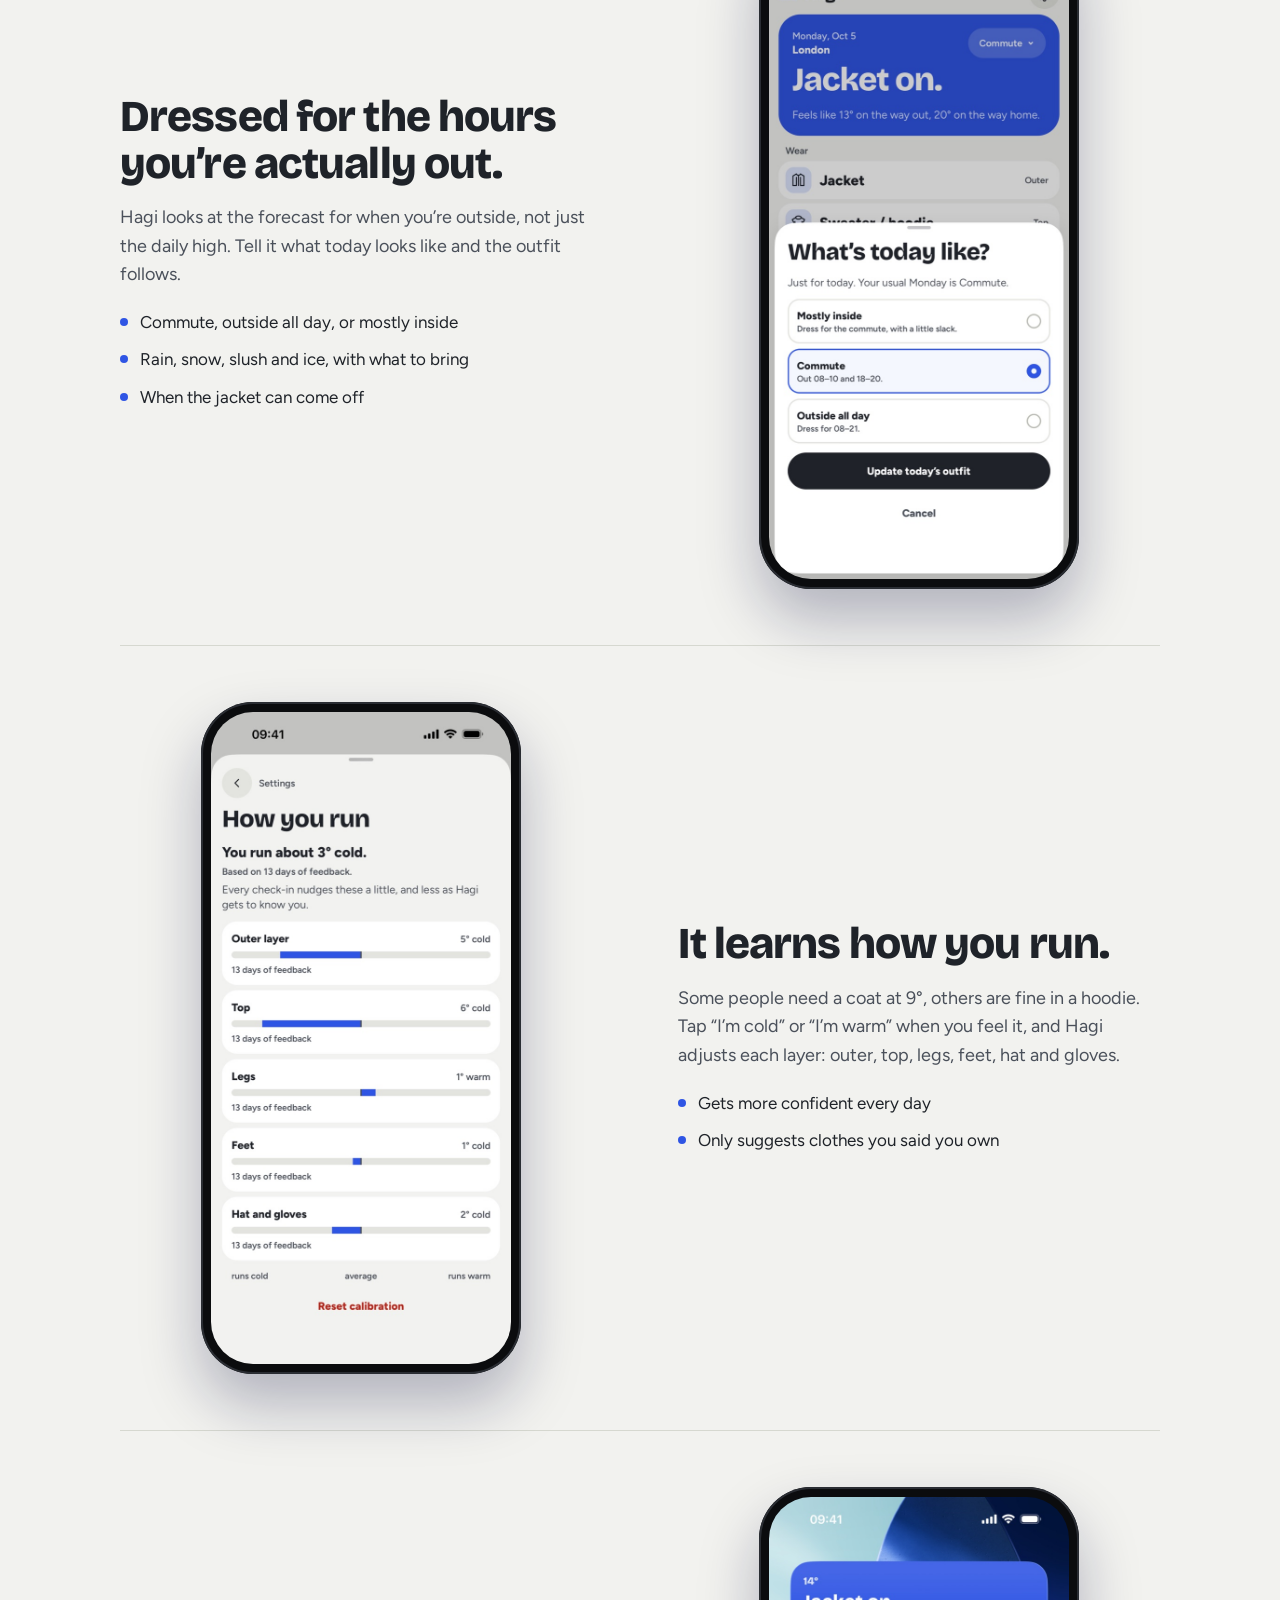
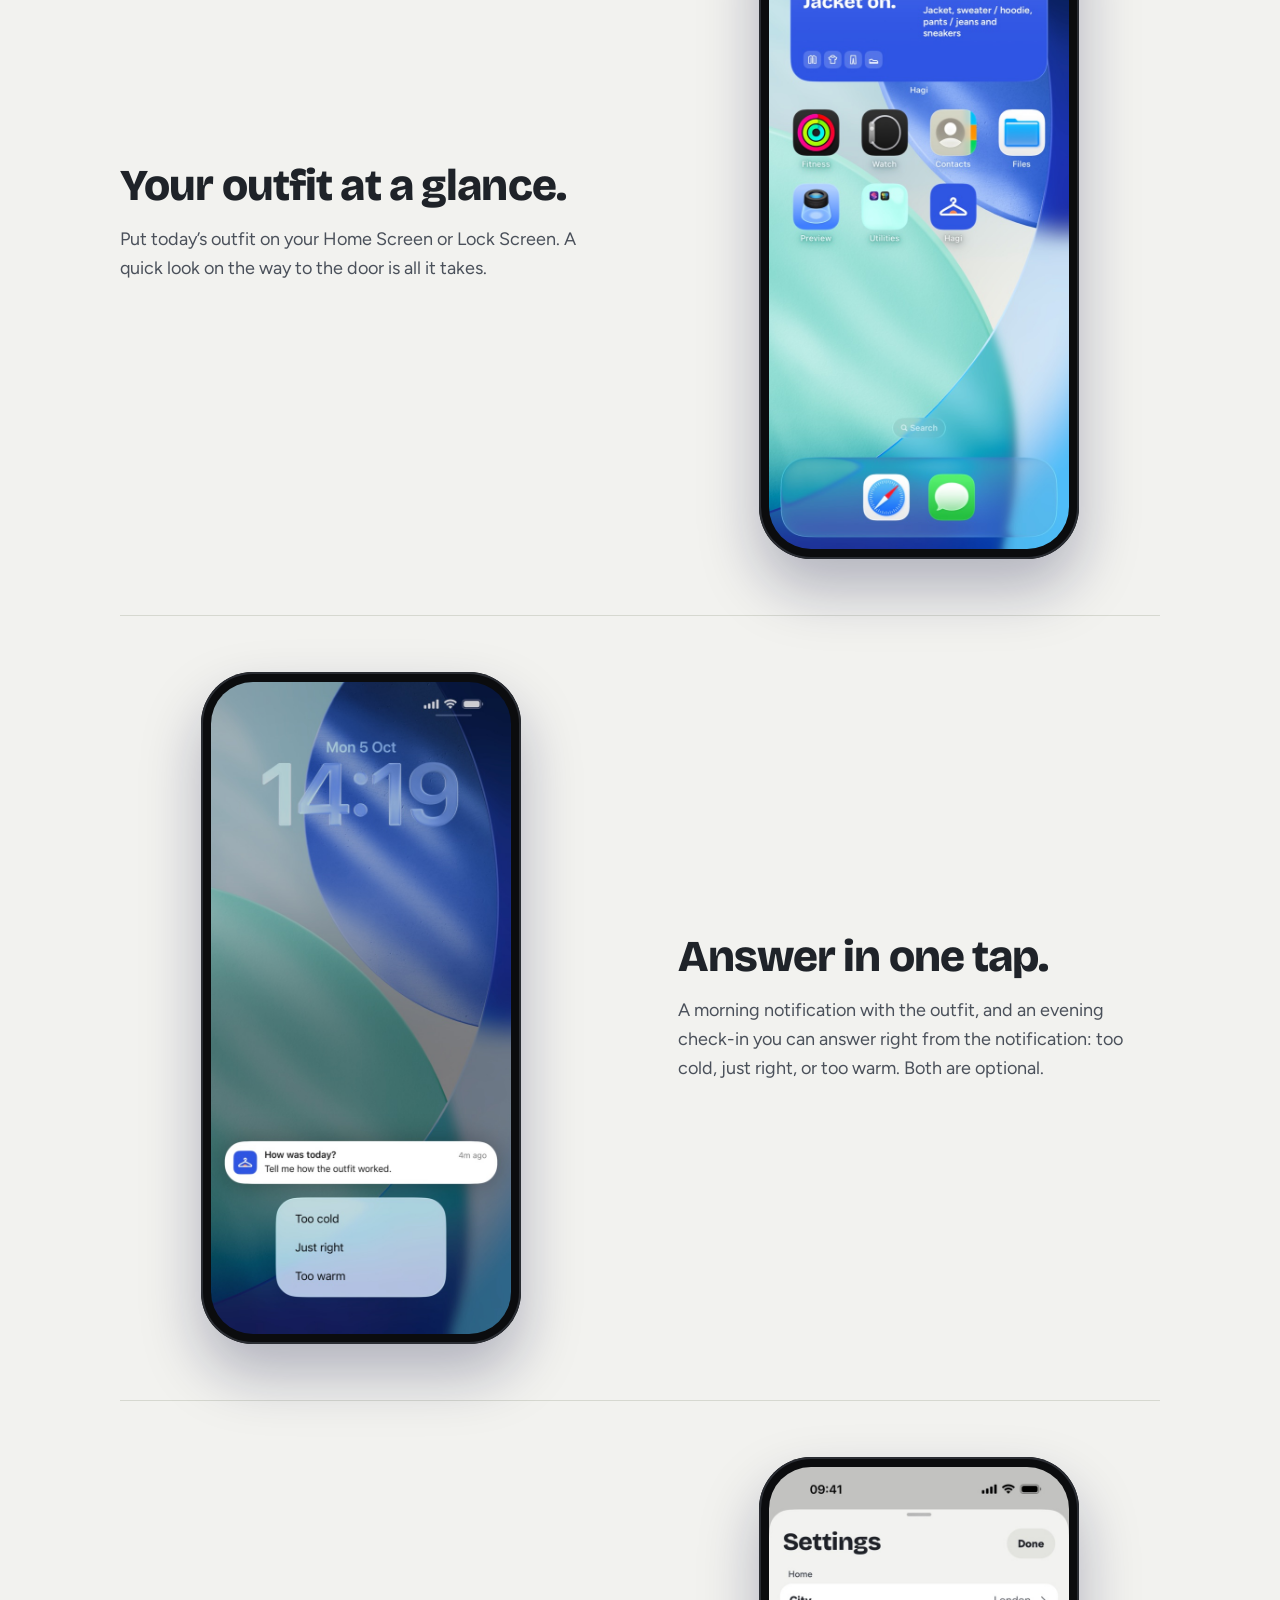
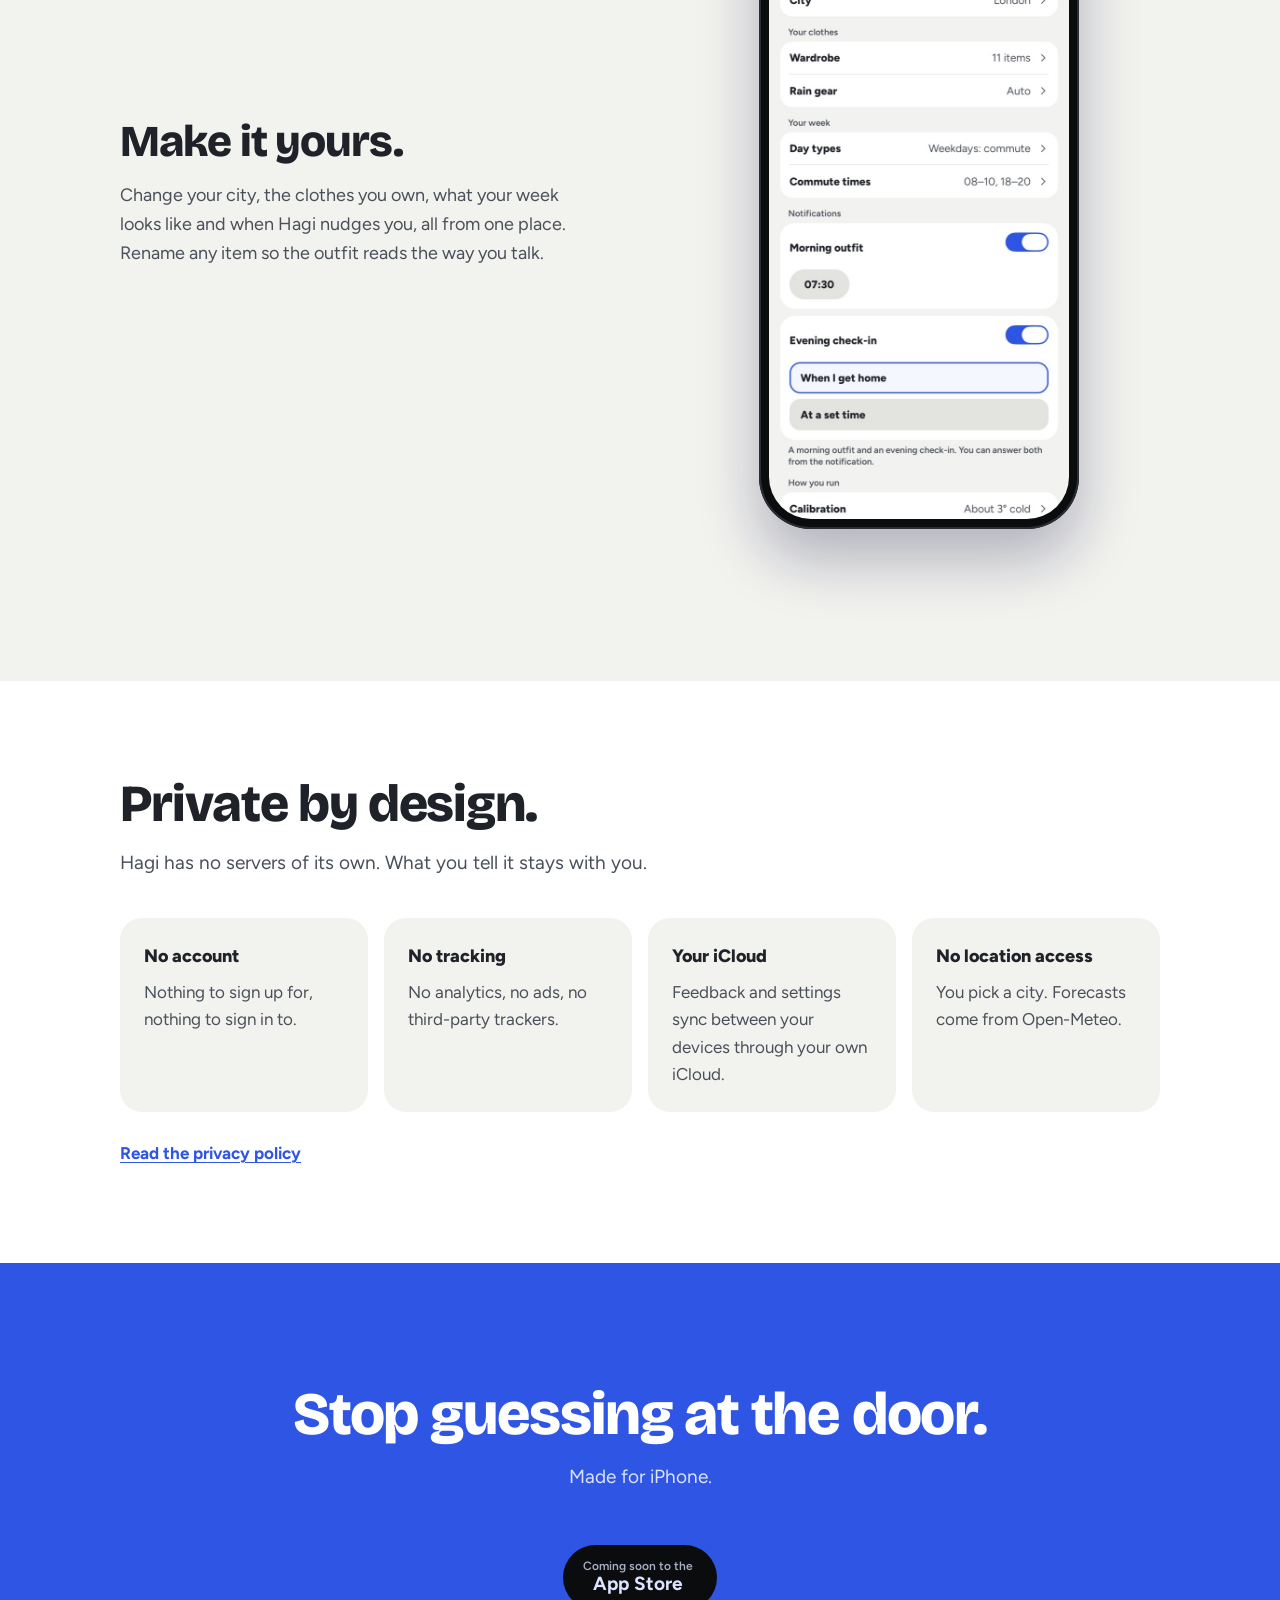
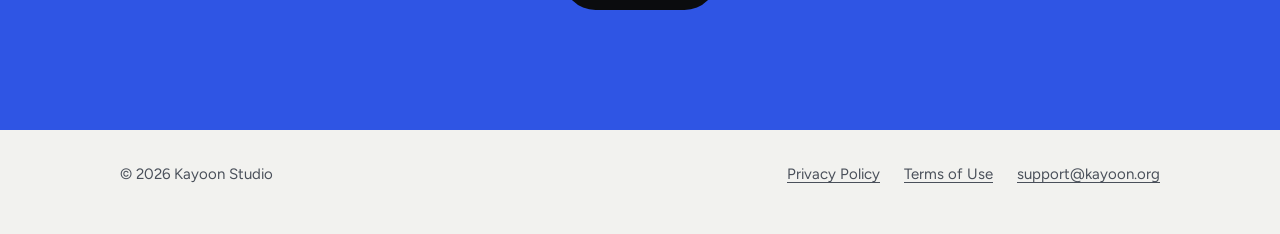
==== commit 4a10732d: "Website: current screenshots and a Settings section Co-Authored-By: Claude Opus 5.5 <noreply@anthrop" ====
--- a/index.html
+++ b/index.html
@@ -65,7 +65,7 @@
           </div>
         </div>
         <figure class="phone hero-phone">
-          <img src="img/today.jpg" width="1400" height="3042" alt="Hagi’s Today screen for London: “Jacket on.” Feels like 14° on the way out, 20° on the way home. Wear a jacket, a sweater or hoodie, pants and sneakers. The jacket can come off by 18:00.">
+          <img src="img/today.jpg" width="1400" height="3042" alt="Hagi’s Today screen for London: “Jacket on.” Feels like 13° on the way out, 20° on the way home. Wear a jacket, a sweater or hoodie, pants and sneakers.">
         </figure>
       </div>
     </section>
@@ -148,6 +148,16 @@
             <figure class="phone"><img src="img/notification.jpg" width="1400" height="3042" loading="lazy" alt="A Lock Screen notification from Hagi, “How was today?”, with the answers Too cold, Just right and Too warm."></figure>
           </div>
         </section>
+
+        <section class="feature" aria-labelledby="f-settings">
+          <div class="feature-copy">
+            <h2 id="f-settings">Make it yours.</h2>
+            <p>Change your city, the clothes you own, what your week looks like and when Hagi nudges you, all from one place. Rename any item so the outfit reads the way you talk.</p>
+          </div>
+          <div class="feature-media">
+            <figure class="phone"><img src="img/settings.jpg" width="1400" height="3042" loading="lazy" alt="Settings: city, wardrobe, rain gear, day types, commute times and notifications."></figure>
+          </div>
+        </section>
       </div>
     </div>
 
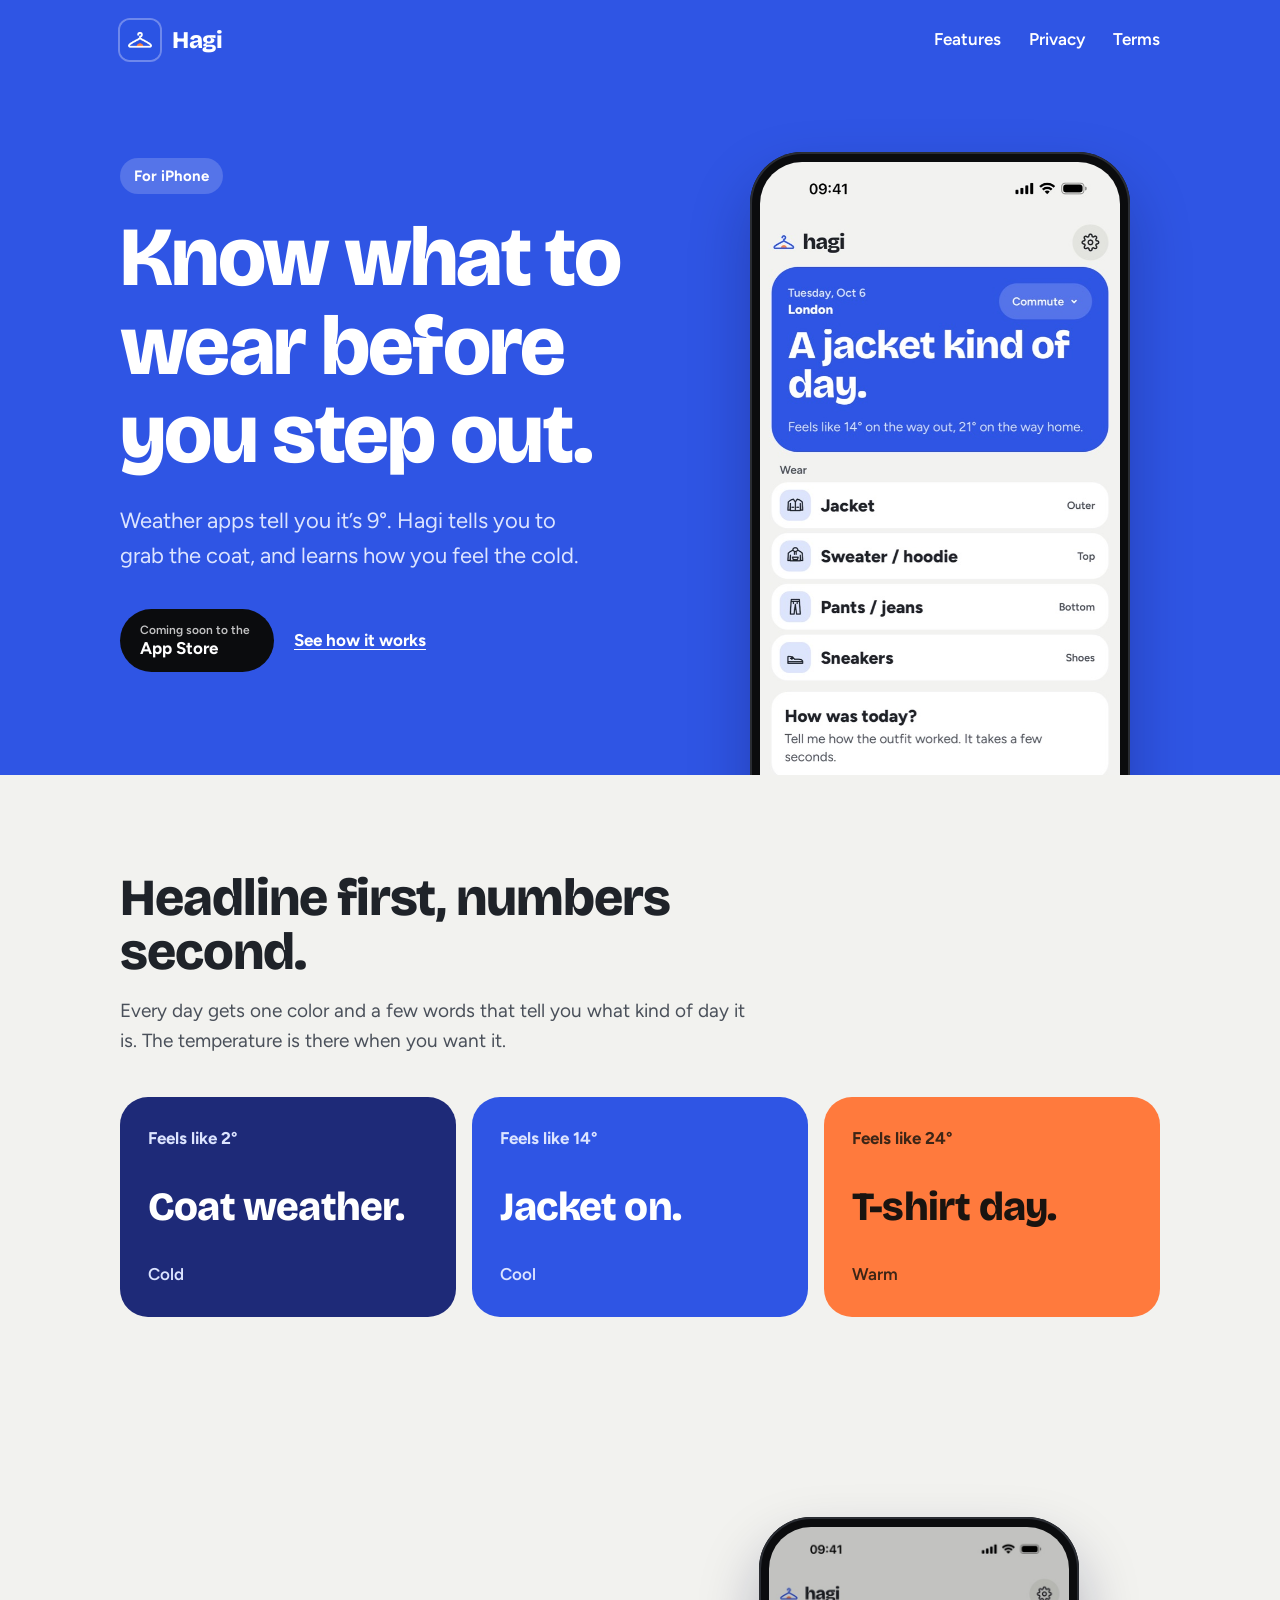
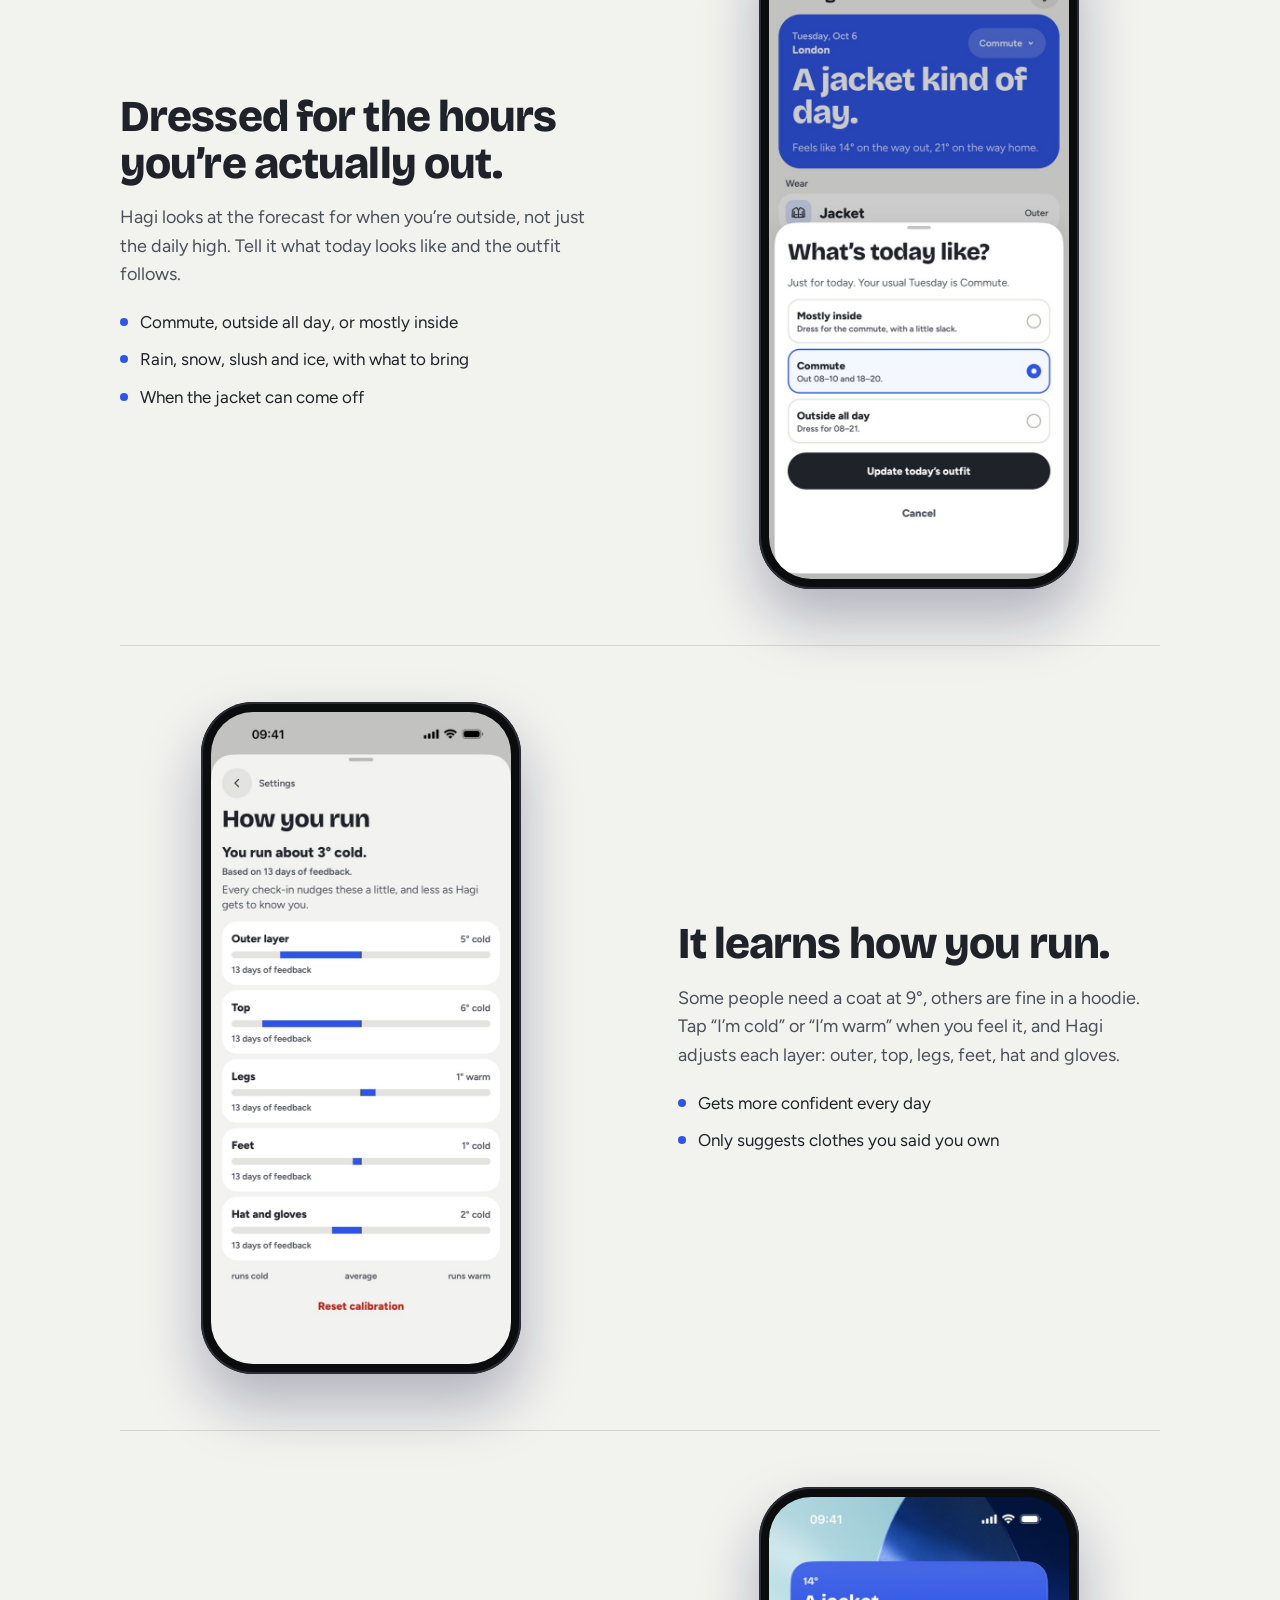
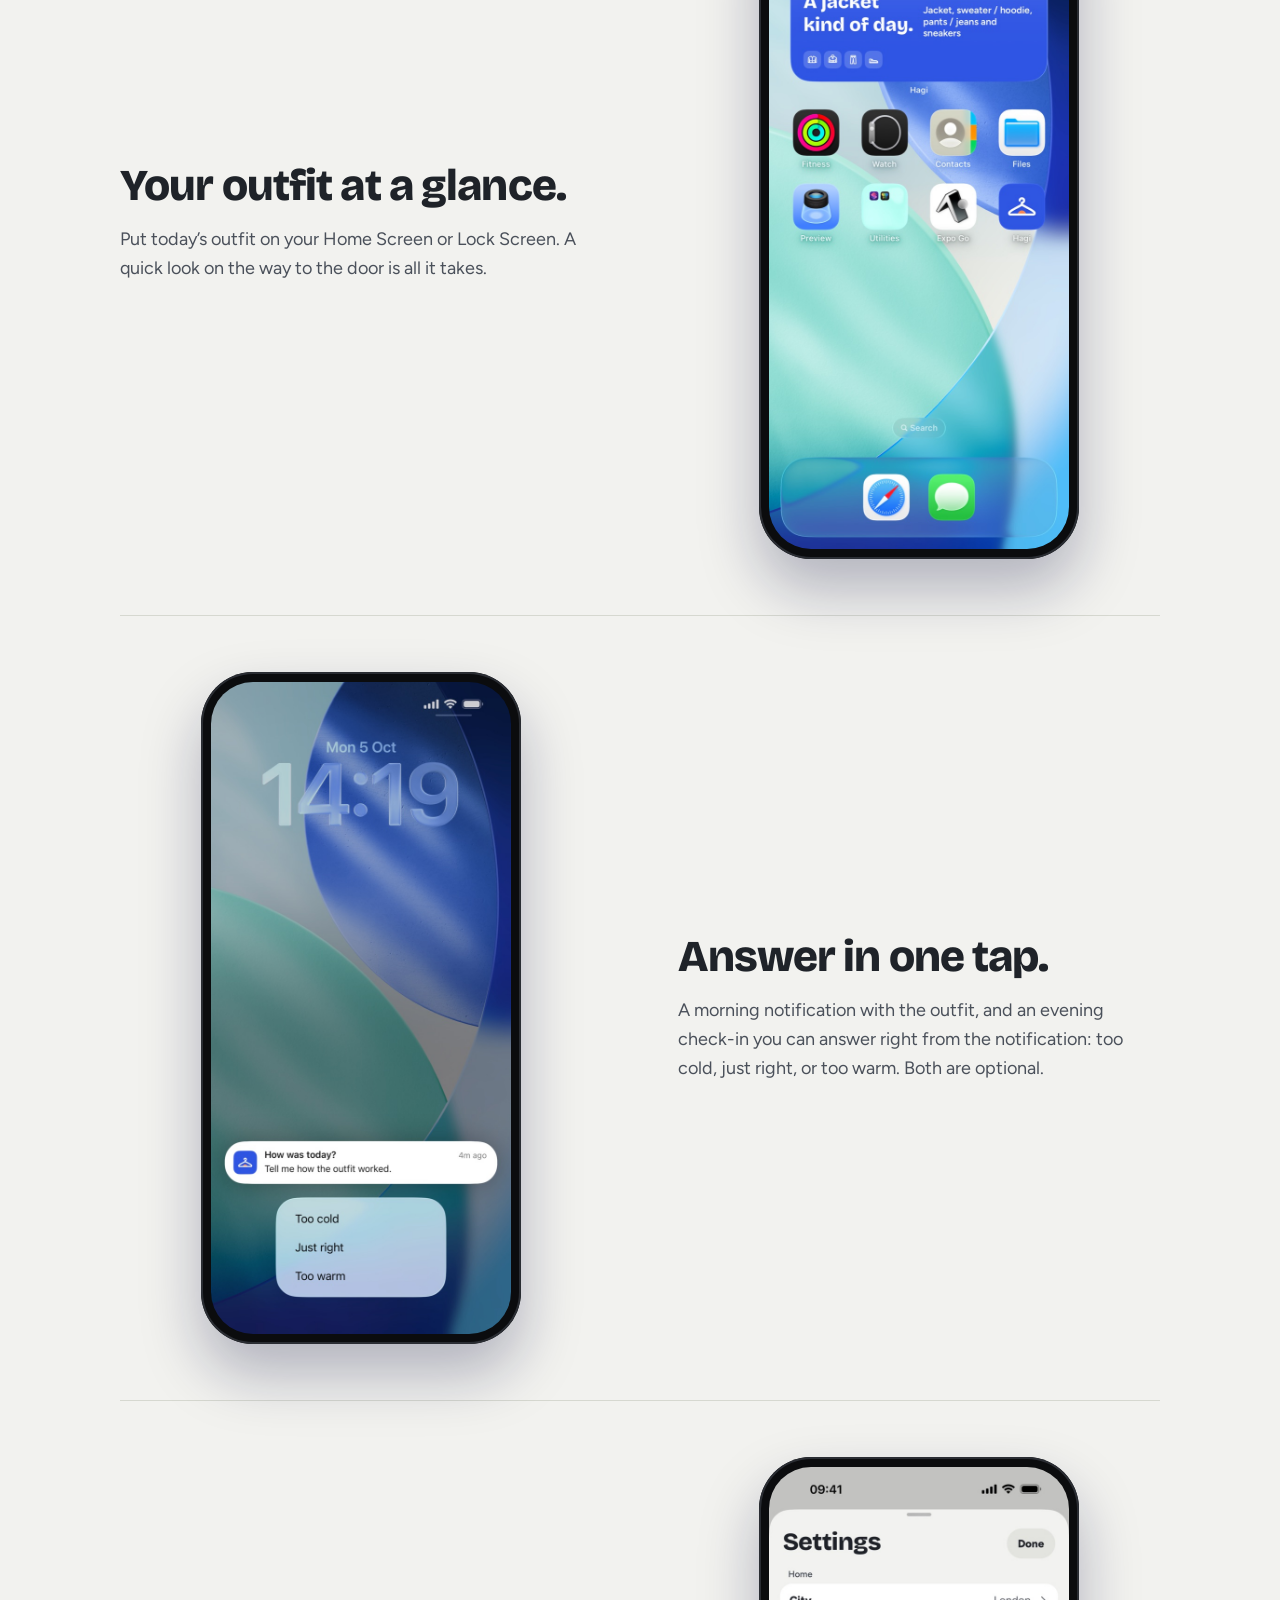
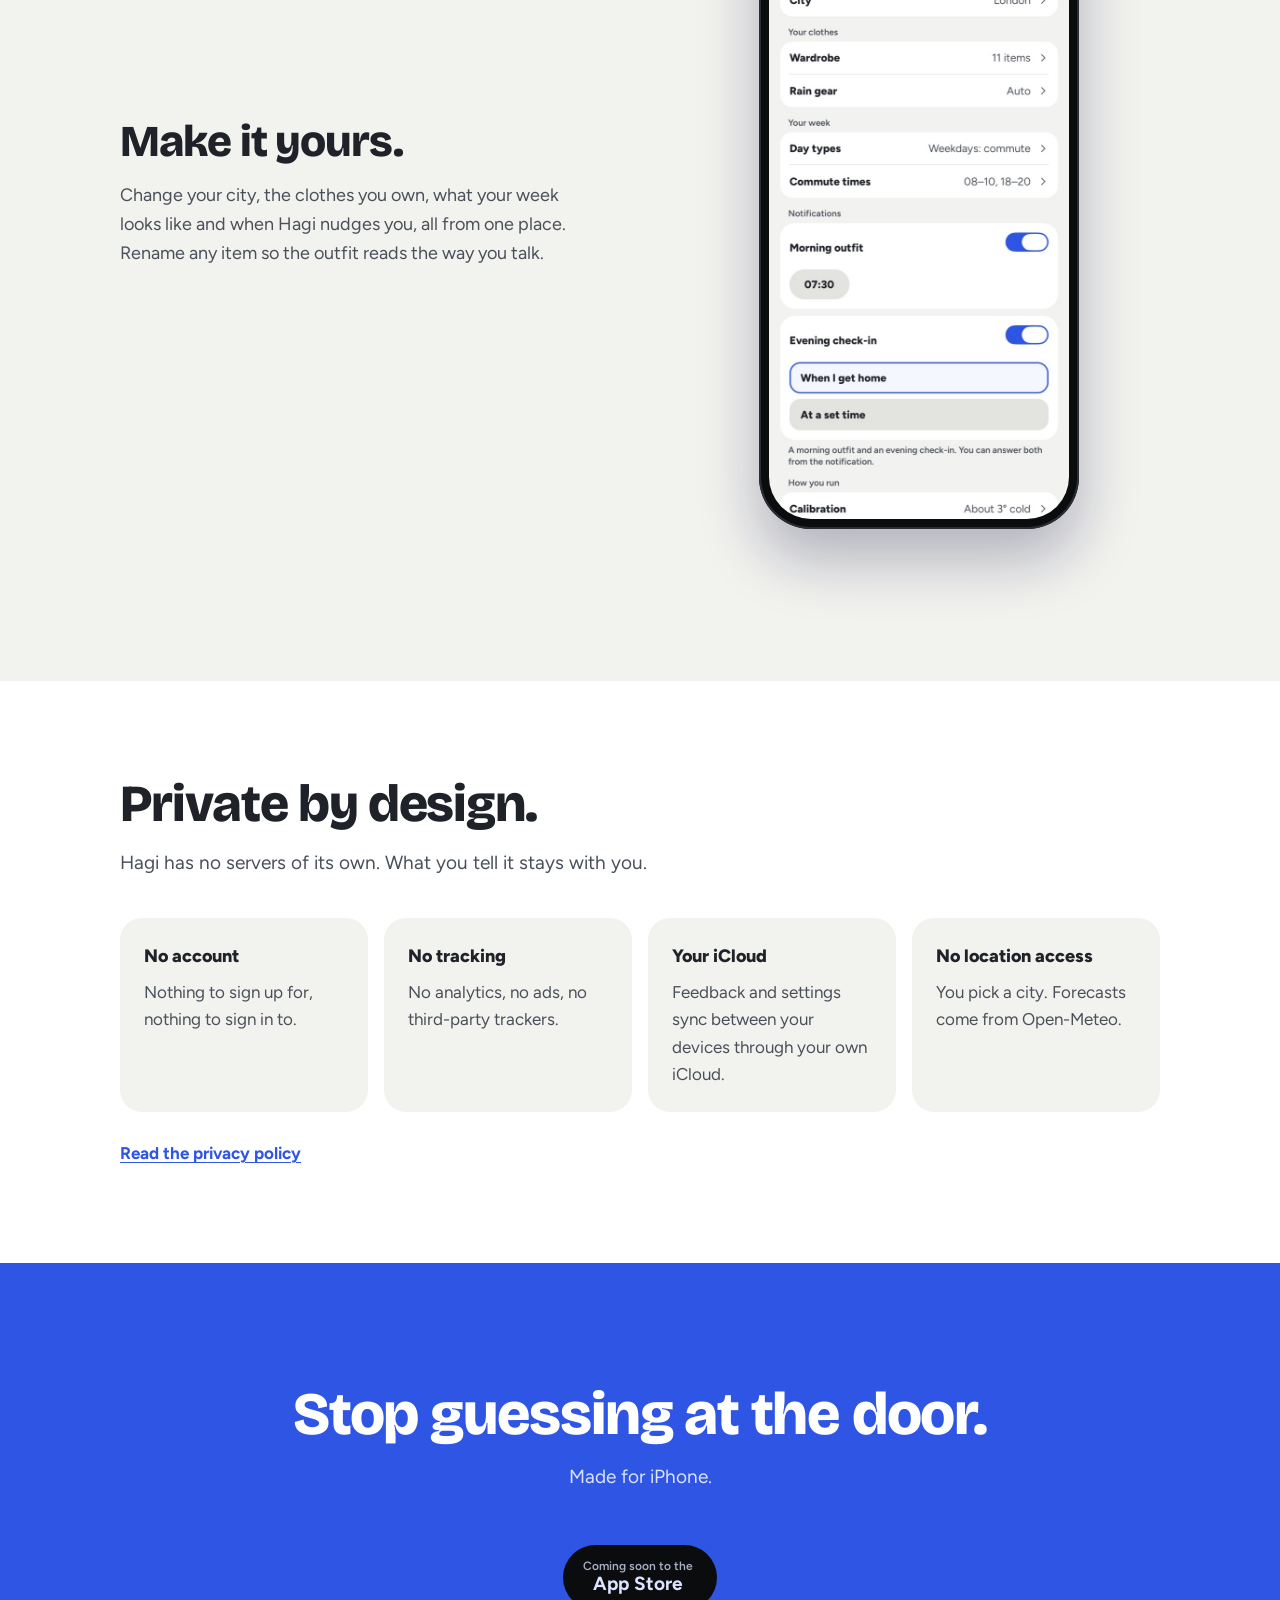
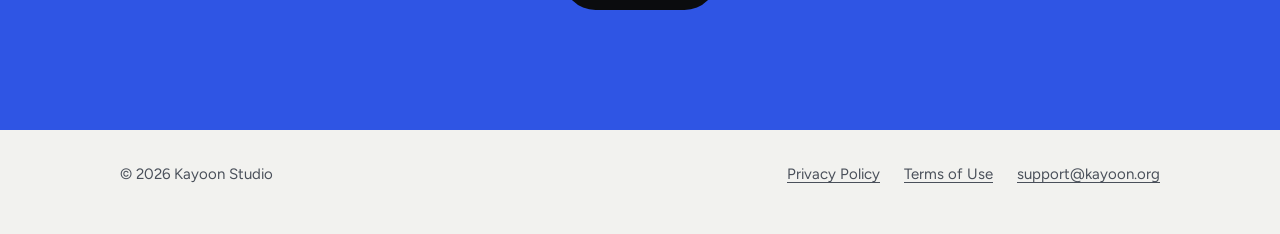
==== commit 4dfdf9f9: "Website: screenshots with the final garment icons Co-Authored-By: Claude Opus 5.5 <noreply@anthropic" ====
--- a/index.html
+++ b/index.html
@@ -65,7 +65,7 @@
           </div>
         </div>
         <figure class="phone hero-phone">
-          <img src="img/today.jpg" width="1400" height="3042" alt="Hagi’s Today screen for London: “Jacket on.” Feels like 13° on the way out, 20° on the way home. Wear a jacket, a sweater or hoodie, pants and sneakers.">
+          <img src="img/today.jpg" width="1400" height="3042" alt="Hagi’s Today screen for London: “A jacket kind of day.” Feels like 14° on the way out, 21° on the way home. Wear a jacket, a sweater or hoodie, pants and sneakers.">
         </figure>
       </div>
     </section>
@@ -135,7 +135,7 @@
             <p>Put today’s outfit on your Home Screen or Lock Screen. A quick look on the way to the door is all it takes.</p>
           </div>
           <div class="feature-media">
-            <figure class="phone"><img src="img/home-widget.jpg" width="1400" height="3042" loading="lazy" alt="An iPhone Home Screen with Hagi’s medium widget: 14°, “Jacket on.”, jacket, sweater or hoodie, pants and sneakers."></figure>
+            <figure class="phone"><img src="img/home-widget.jpg" width="1400" height="3042" loading="lazy" alt="An iPhone Home Screen with Hagi’s medium widget: 14°, “A jacket kind of day.”, jacket, sweater or hoodie, pants and sneakers."></figure>
           </div>
         </section>
 
